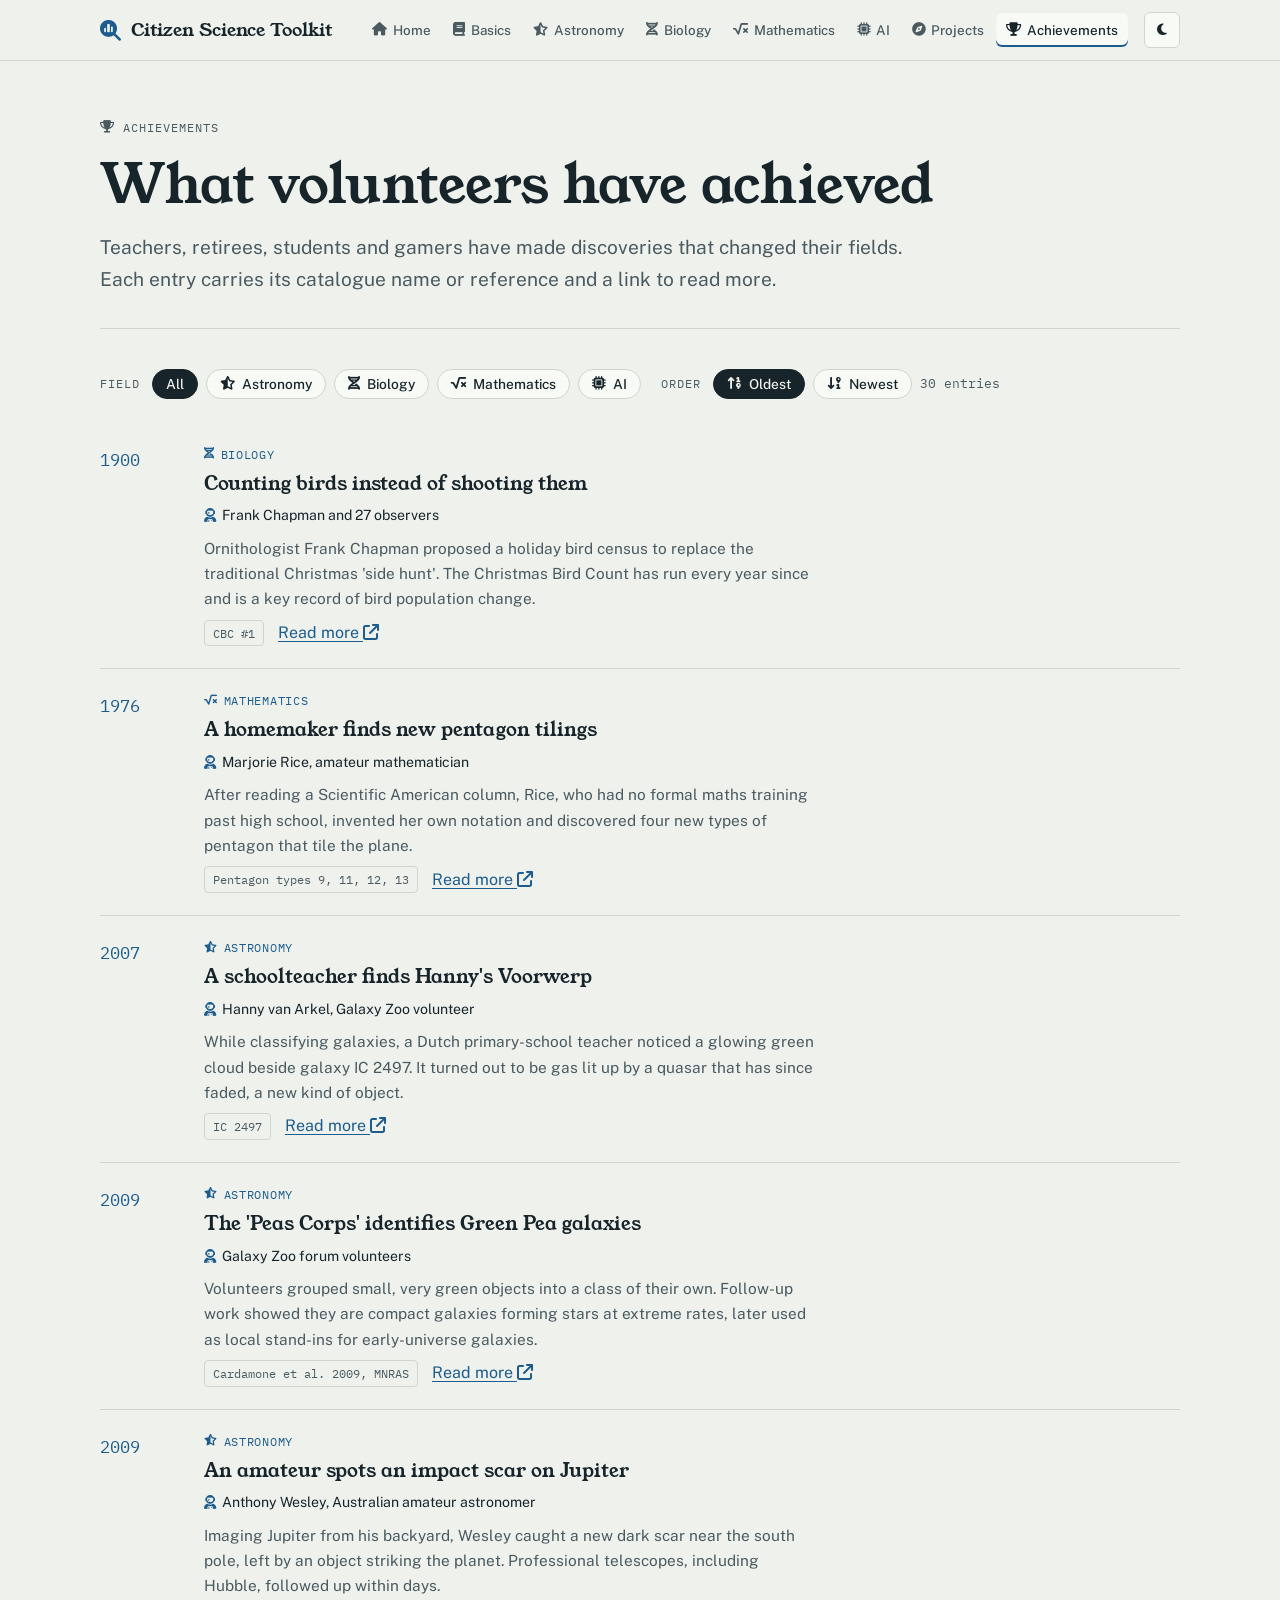
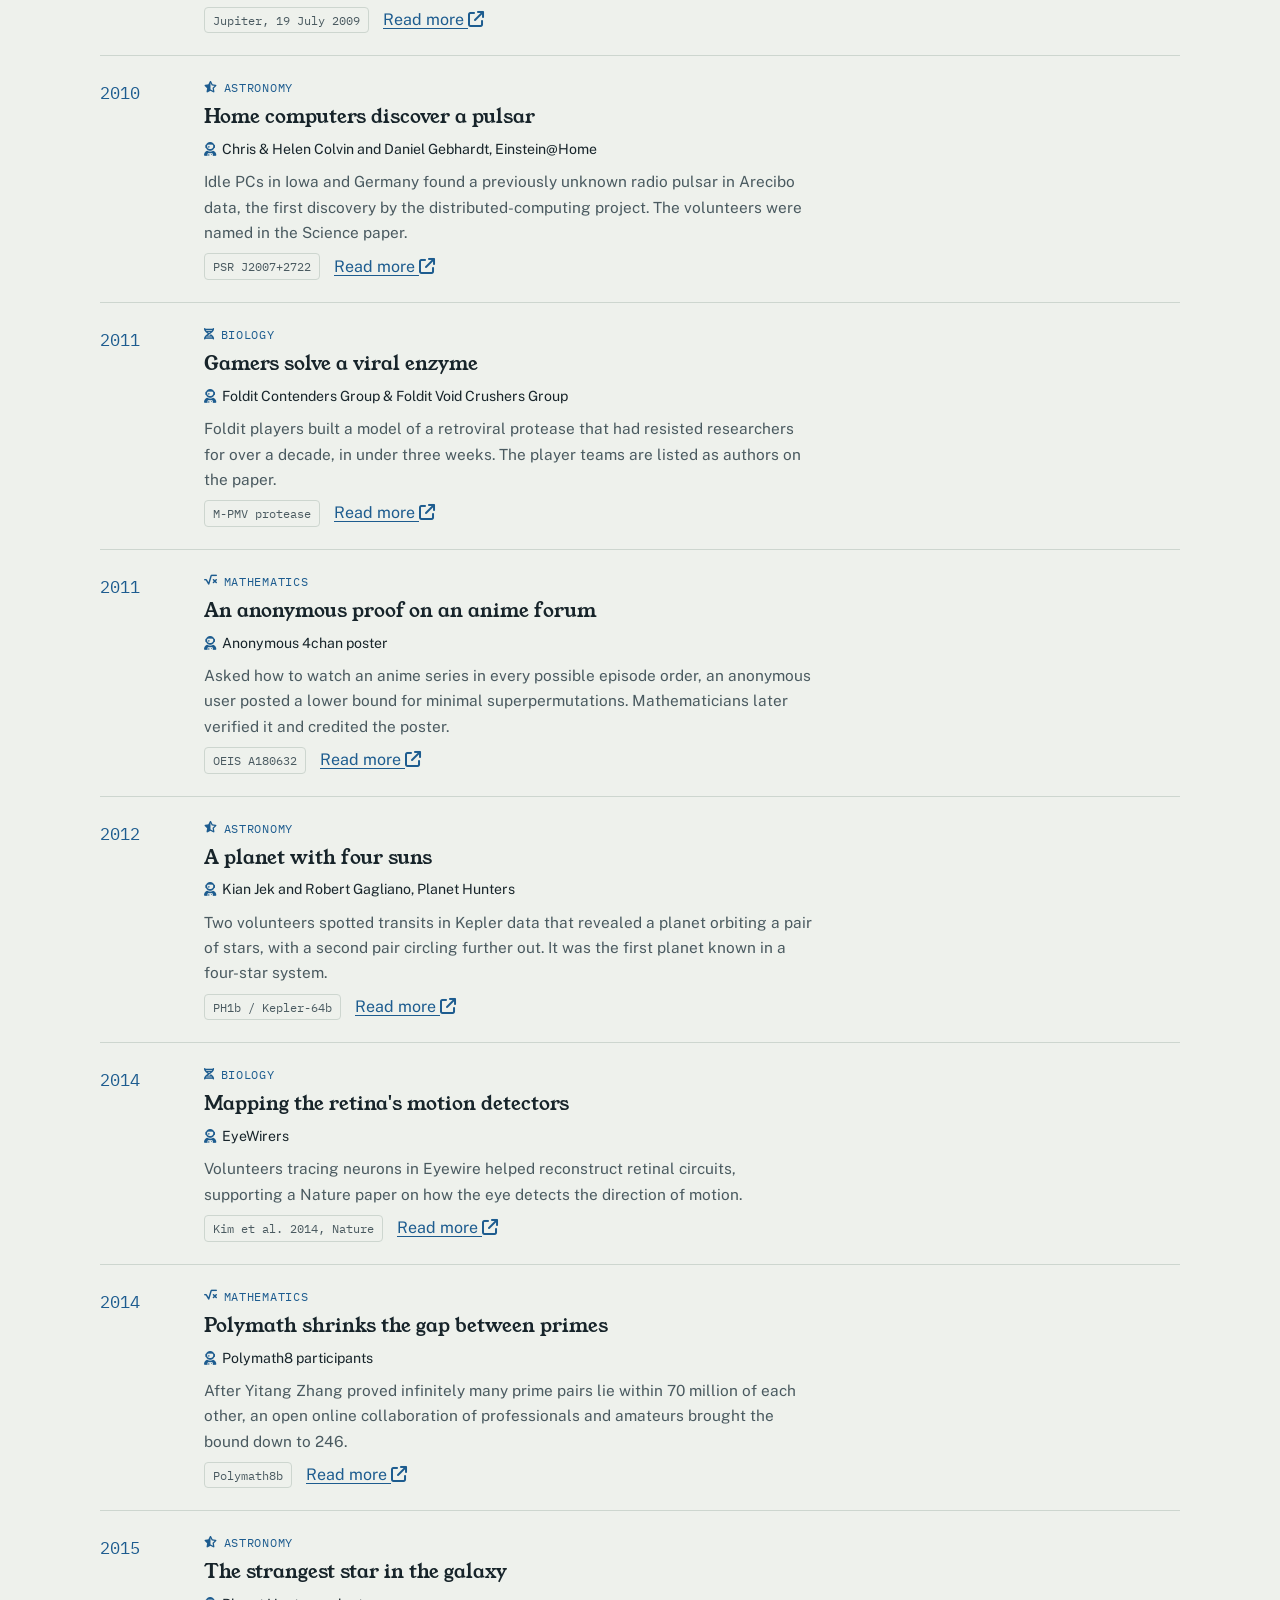
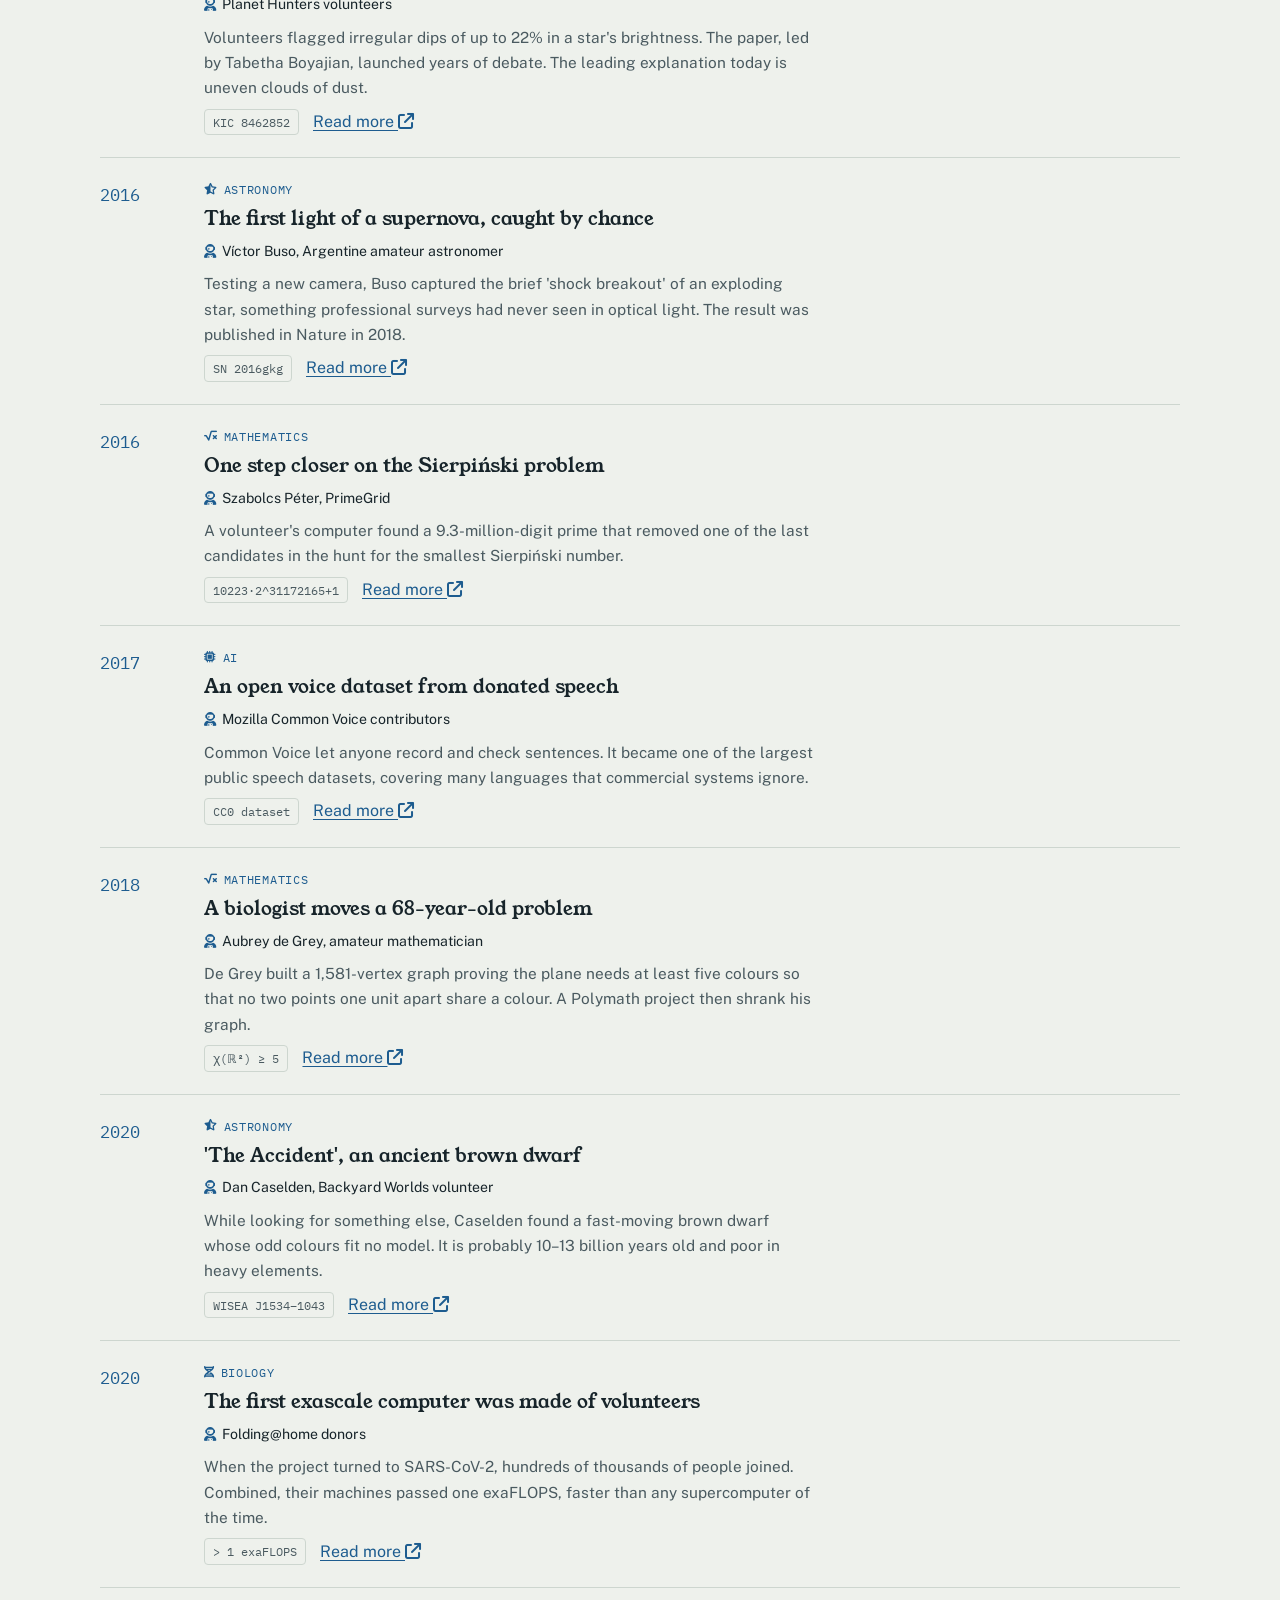
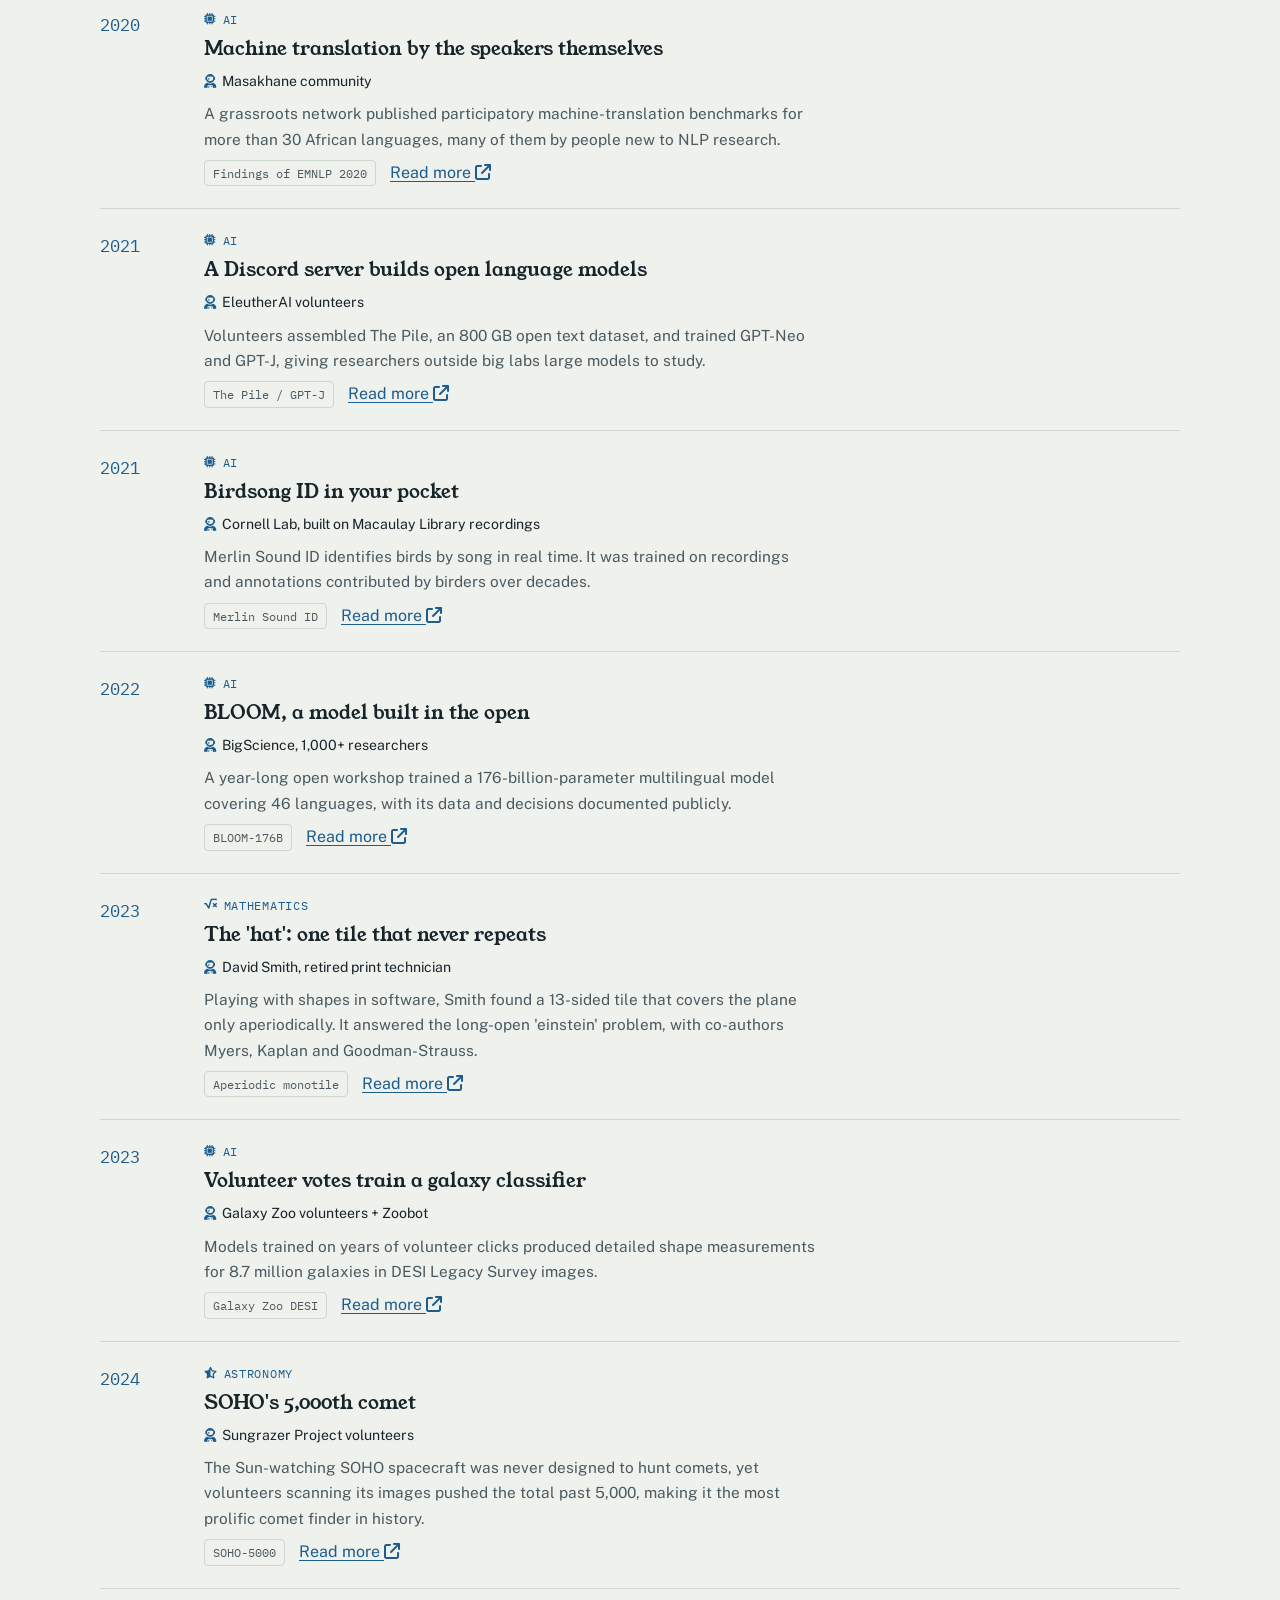
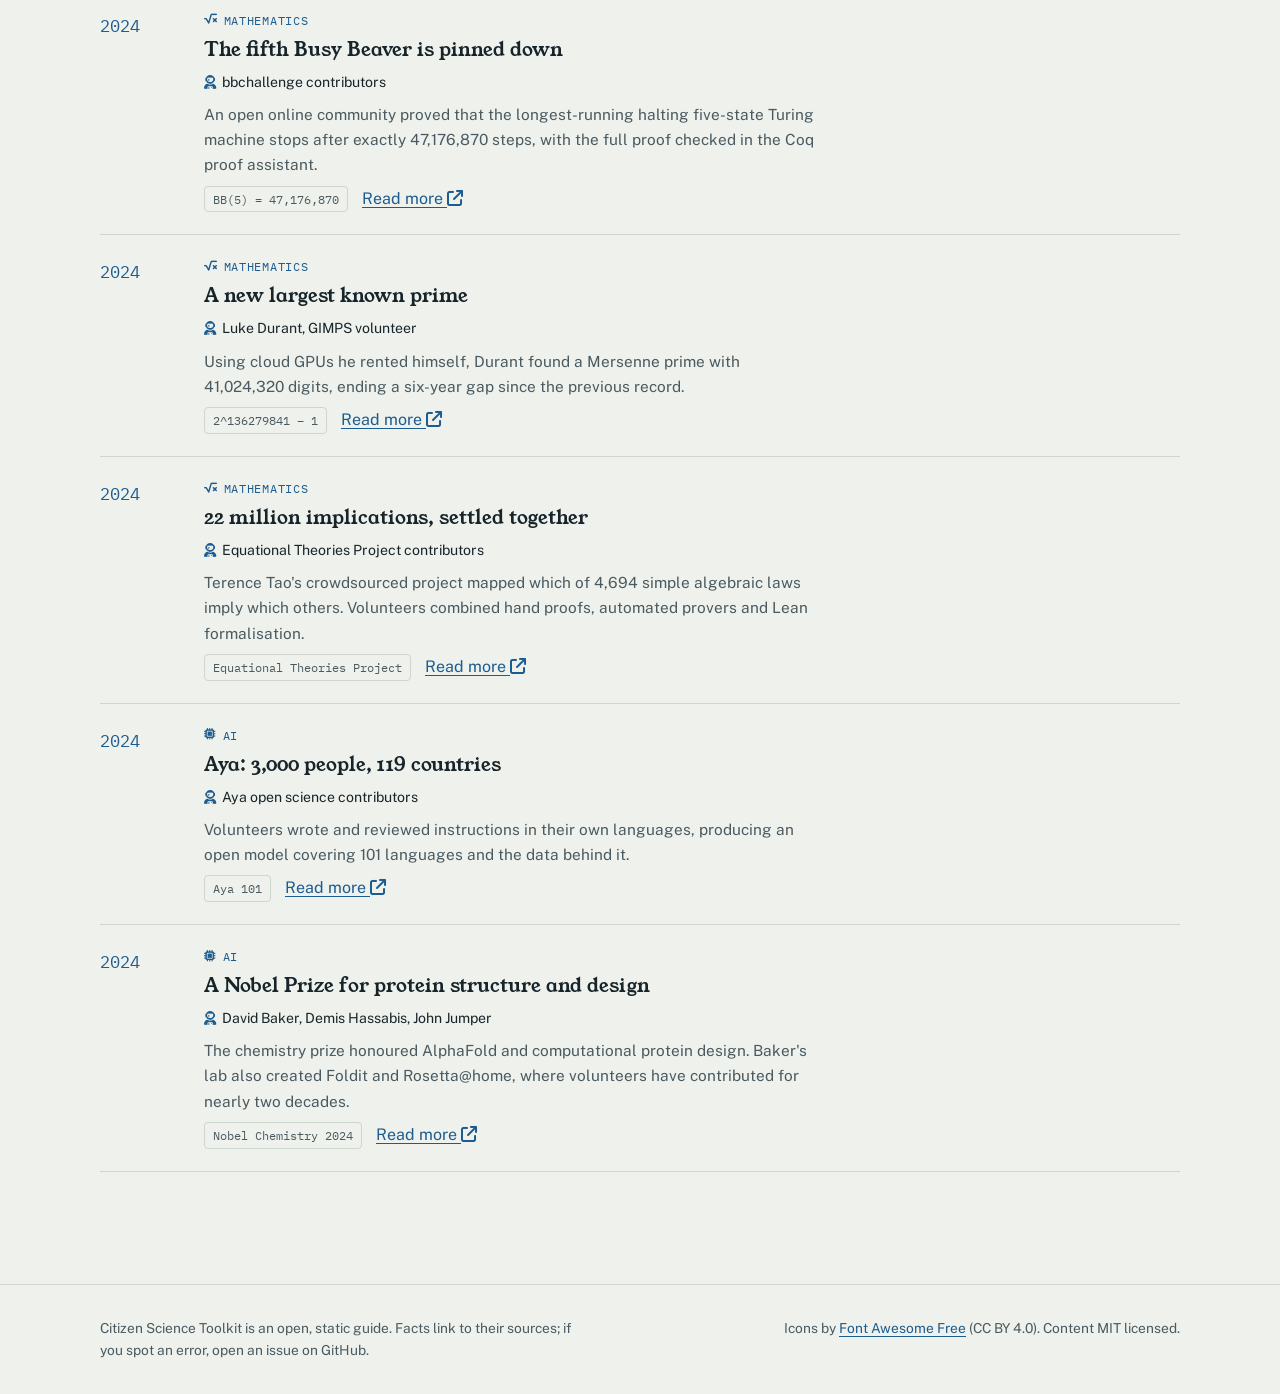
==== achievements.html @ ff831c0d "Build citizen science static site Multi-page guide covering research basics, journals, and projects " ====
<!doctype html>
<html lang="en">
<head>
  <meta charset="utf-8">
  <meta name="viewport" content="width=device-width, initial-scale=1, viewport-fit=cover">
  <title>Achievements Ledger</title>
  <meta name="description" content="A sourced ledger of discoveries by citizen scientists in astronomy, biology, mathematics and AI.">
  <link rel="icon" href="data:image/svg+xml,%3Csvg xmlns='http://www.w3.org/2000/svg' viewBox='0 0 32 32'%3E%3Ccircle cx='13' cy='13' r='8' fill='none' stroke='%231d5c8f' stroke-width='3'/%3E%3Cpath d='M19 19l8 8' stroke='%231d5c8f' stroke-width='3' stroke-linecap='round'/%3E%3C/svg%3E">
  <link rel="preconnect" href="https://fonts.googleapis.com">
  <link rel="preconnect" href="https://fonts.gstatic.com" crossorigin>
  <link rel="stylesheet" href="https://fonts.googleapis.com/css2?family=IBM+Plex+Mono:wght@400;500;600&family=Public+Sans:ital,wght@0,400;0,500;0,600;1,400&family=Young+Serif&display=swap">
  <!-- Icons: Font Awesome Free 6 (icons CC BY 4.0, https://fontawesome.com/license/free) -->
  <link rel="stylesheet" href="https://cdnjs.cloudflare.com/ajax/libs/font-awesome/6.5.2/css/all.min.css">
  <link rel="stylesheet" href="assets/css/style.css">
  <script src="assets/js/data.js"></script>
  <script src="assets/js/main.js"></script>
</head>
<body>
  <a class="skip" href="#main">Skip to content</a>
  <header class="site-header">
    <div class="wrap">
      <a class="brand" href="index.html"><i class="fa-solid fa-magnifying-glass-chart" aria-hidden="true"></i>Citizen Science Toolkit</a>
      <button class="theme-btn" type="button" aria-label="Toggle theme"><i class="fa-solid fa-moon"></i></button>
      <button class="theme-btn menu-btn" type="button" aria-label="Menu" aria-expanded="false"><i class="fa-solid fa-bars" aria-hidden="true"></i></button>
      <nav class="nav" aria-label="Main">
        <a href="index.html"><i class="fa-solid fa-house" aria-hidden="true"></i>Home</a>
        <a href="basics.html"><i class="fa-solid fa-book" aria-hidden="true"></i>Basics</a>
        <a href="astronomy.html"><i class="fa-solid fa-star-half-stroke" aria-hidden="true"></i>Astronomy</a>
        <a href="biology.html"><i class="fa-solid fa-dna" aria-hidden="true"></i>Biology</a>
        <a href="mathematics.html"><i class="fa-solid fa-square-root-variable" aria-hidden="true"></i>Mathematics</a>
        <a href="ai.html"><i class="fa-solid fa-microchip" aria-hidden="true"></i>AI</a>
        <a href="projects.html"><i class="fa-solid fa-compass" aria-hidden="true"></i>Projects</a>
        <a href="achievements.html"><i class="fa-solid fa-trophy" aria-hidden="true"></i>Achievements</a>
      </nav>
    </div>
  </header>
  <main id="main" class="wrap">
<header class="page-head">
  <span class="eyebrow"><i class="fa-solid fa-trophy" aria-hidden="true"></i>Achievements</span>
  <h1>What volunteers have achieved</h1>
  <p class="lede">Teachers, retirees, students and gamers have made discoveries that changed their fields. Each entry carries its catalogue name or reference and a link to read more.</p>
</header>

<section class="section" data-ledger="all">
  <div class="filters" role="group" aria-label="Filter achievements">
    <span class="lbl">Field</span>
    <button class="chip" data-key="field" data-value="all" aria-pressed="true">All</button>
    <button class="chip" data-key="field" data-value="astronomy" aria-pressed="false"><i class="fa-solid fa-star-half-stroke" aria-hidden="true"></i>Astronomy</button>
    <button class="chip" data-key="field" data-value="biology" aria-pressed="false"><i class="fa-solid fa-dna" aria-hidden="true"></i>Biology</button>
    <button class="chip" data-key="field" data-value="mathematics" aria-pressed="false"><i class="fa-solid fa-square-root-variable" aria-hidden="true"></i>Mathematics</button>
    <button class="chip" data-key="field" data-value="ai" aria-pressed="false"><i class="fa-solid fa-microchip" aria-hidden="true"></i>AI</button>
    <span class="lbl" style="margin-left:12px">Order</span>
    <button class="chip" data-key="order" data-value="asc" aria-pressed="true"><i class="fa-solid fa-arrow-up-1-9" aria-hidden="true"></i>Oldest</button>
    <button class="chip" data-key="order" data-value="desc" aria-pressed="false"><i class="fa-solid fa-arrow-down-9-1" aria-hidden="true"></i>Newest</button>
    <span class="count" aria-live="polite"></span>
  </div>
  <ol class="ledger"></ol>
</section>

  </main>
  <footer class="site-footer">
    <div class="wrap">
      <p>Citizen Science Toolkit is an open, static guide. Facts link to their sources; if you spot an error, open an issue on GitHub.</p>
      <p>Icons by <a href="https://fontawesome.com" target="_blank" rel="noopener">Font Awesome Free</a> (CC BY 4.0). Content MIT licensed.</p>
    </div>
  </footer>
</body>
</html>
---- assets/css/style.css ----
/* Layout concept: a field logbook. Each page is a ledger of entries; data labels
   use catalogue-style mono type, and each discipline carries its own ink colour. */
:root {
  --paper: #eef1ec;
  --sheet: #f8faf6;
  --ink: #17242a;
  --ink-soft: #4a5a60;
  --rule: #cdd6cf;
  --accent: #1d5c8f;          /* cyanotype blue */
  --accent-ink: #ffffff;
  --astro: #4b4fb8;
  --bio: #2f7a4a;
  --math: #a2620f;
  --ai: #a63d79;

  --font-display: "Young Serif", Georgia, "Times New Roman", serif;
  --font-body: "Public Sans", system-ui, -apple-system, "Segoe UI", sans-serif;
  --font-mono: "IBM Plex Mono", ui-monospace, SFMono-Regular, Menlo, monospace;

  --step--1: 0.84rem;
  --step-0: 1rem;
  --step-1: 1.2rem;
  --step-2: 1.5rem;
  --step-3: 2rem;
  --step-4: clamp(2.2rem, 5vw, 3.4rem);

  --radius: 6px;
  --measure: 68ch;
  --wrap: 1120px;
  color-scheme: light;
}
@media (prefers-color-scheme: dark) {
  :root:not([data-theme="light"]) {
    --paper: #0f1719; --sheet: #162124; --ink: #e3ebe6; --ink-soft: #9db0aa; --rule: #2a3a3d;
    --accent: #6fb0e6; --accent-ink: #0b1416;
    --astro: #9ea2ff; --bio: #72c48f; --math: #e5a74e; --ai: #e486bd;
    color-scheme: dark;
  }
}
:root[data-theme="dark"] {
  --paper: #0f1719; --sheet: #162124; --ink: #e3ebe6; --ink-soft: #9db0aa; --rule: #2a3a3d;
  --accent: #6fb0e6; --accent-ink: #0b1416;
  --astro: #9ea2ff; --bio: #72c48f; --math: #e5a74e; --ai: #e486bd;
  color-scheme: dark;
}

* { box-sizing: border-box; }
html { scroll-behavior: smooth; }
@media (prefers-reduced-motion: reduce) { html { scroll-behavior: auto; } * { transition: none !important; } }
body {
  margin: 0;
  background: var(--paper);
  color: var(--ink);
  font: 400 var(--step-0)/1.65 var(--font-body);
  -webkit-font-smoothing: antialiased;
}
img { max-width: 100%; }
a { color: var(--accent); text-underline-offset: 3px; }
a:hover { text-decoration-thickness: 2px; }
:focus-visible { outline: 2px solid var(--accent); outline-offset: 3px; border-radius: 3px; }
h1, h2, h3 { font-family: var(--font-display); font-weight: 400; line-height: 1.15; text-wrap: balance; margin: 0; }
h1 { font-size: var(--step-4); }
h2 { font-size: var(--step-3); }
h3 { font-size: var(--step-1); line-height: 1.3; }
p { margin: 0; max-width: var(--measure); }
.wrap { max-width: var(--wrap); margin-inline: auto; padding-inline: 20px; }
.skip { position: absolute; left: -999px; }
.skip:focus { left: 16px; top: 16px; background: var(--sheet); padding: 8px 12px; z-index: 10; }

/* ---------- Header ---------- */
.site-header {
  position: sticky; top: env(safe-area-inset-top, 0px); z-index: 5;
  background: color-mix(in srgb, var(--paper) 92%, transparent);
  backdrop-filter: blur(8px);
  border-bottom: 1px solid var(--rule);
}
.site-header .wrap { display: flex; align-items: center; gap: 16px; padding-block: 12px; flex-wrap: wrap; }
.brand { display: flex; align-items: center; gap: 10px; color: var(--ink); text-decoration: none; font-family: var(--font-display); font-size: 1.15rem; margin-right: auto; }
.brand i { color: var(--accent); font-size: 1.3rem; }
.nav { display: flex; flex-wrap: wrap; gap: 2px; }
.nav a {
  color: var(--ink-soft); text-decoration: none; font-size: var(--step--1); font-weight: 500;
  padding: 6px 10px; border-radius: var(--radius); display: inline-flex; gap: 6px; align-items: center;
}
.nav a:hover { color: var(--ink); background: var(--sheet); }
.nav a[aria-current="page"] { color: var(--ink); background: var(--sheet); box-shadow: inset 0 -2px 0 var(--accent); }
.theme-btn {
  border: 1px solid var(--rule); background: var(--sheet); color: var(--ink); border-radius: var(--radius);
  width: 36px; height: 36px; cursor: pointer; display: grid; place-items: center;
}
.nav { order: 1; }
.site-header .theme-btn { order: 2; }
.menu-btn { display: none; }
@media (max-width: 860px) {
  .menu-btn { display: grid; }
  .nav { order: 3; display: none; width: 100%; flex-direction: column; padding-bottom: 8px; }
  .nav.open { display: flex; }
  .nav a { font-size: var(--step-0); padding: 10px; }
}

/* ---------- Sections ---------- */
main { padding-bottom: 72px; }
.page-head { padding-block: 56px 32px; display: grid; gap: 16px; }
.page-head .lede { font-size: var(--step-1); color: var(--ink-soft); }
.eyebrow {
  font-family: var(--font-mono); font-size: 0.78rem; letter-spacing: 0.08em; text-transform: uppercase;
  color: var(--ink-soft); display: inline-flex; gap: 8px; align-items: center;
}
.section { padding-block: 40px; border-top: 1px solid var(--rule); display: grid; gap: 24px; }
.section > header { display: grid; gap: 8px; }
.prose { display: grid; gap: 14px; }
.prose ul, .prose ol { margin: 0; padding-left: 1.3em; max-width: var(--measure); display: grid; gap: 6px; }

/* ---------- Hero (home) ---------- */
.hero { padding-block: 64px 40px; display: grid; grid-template-columns: 1.3fr 1fr; gap: 48px; align-items: center; }
.hero h1 em { font-style: normal; color: var(--accent); }
.hero .lede { font-size: var(--step-1); color: var(--ink-soft); margin-top: 18px; }
.hero .actions { display: flex; flex-wrap: wrap; gap: 12px; margin-top: 28px; }
.logbook {
  background: var(--sheet); border: 1px solid var(--rule); border-radius: var(--radius);
  font-family: var(--font-mono); font-size: 0.82rem; overflow: hidden;
}
.logbook .lb-head { padding: 10px 16px; border-bottom: 1px solid var(--rule); color: var(--ink-soft); display: flex; justify-content: space-between; }
.logbook ol { list-style: none; margin: 0; padding: 0; }
.logbook li { display: grid; grid-template-columns: 52px 1fr; gap: 12px; padding: 12px 16px; border-bottom: 1px dashed var(--rule); }
.logbook li:last-child { border-bottom: 0; }
.logbook .yr { color: var(--ink-soft); font-variant-numeric: tabular-nums; }
.logbook b { font-weight: 600; color: var(--ink); }
.logbook span.t { color: var(--ink-soft); display: block; font-family: var(--font-body); font-size: 0.86rem; margin-top: 2px; }
@media (max-width: 860px) { .hero { grid-template-columns: 1fr; gap: 32px; padding-top: 40px; } }

.btn {
  display: inline-flex; align-items: center; gap: 8px; text-decoration: none; font-weight: 600;
  padding: 11px 18px; border-radius: var(--radius); border: 1px solid var(--accent);
  background: var(--accent); color: var(--accent-ink); font-size: 0.95rem;
}
.btn.ghost { background: transparent; color: var(--accent); }
.btn:hover { filter: brightness(1.08); }

/* ---------- Field tiles ---------- */
.fields { display: grid; grid-template-columns: repeat(4, 1fr); gap: 16px; }
@media (max-width: 960px) { .fields { grid-template-columns: repeat(2, 1fr); } }
@media (max-width: 520px) { .fields { grid-template-columns: 1fr; } }
.field-tile {
  --c: var(--accent);
  display: grid; gap: 10px; align-content: start; text-decoration: none; color: var(--ink);
  padding: 20px; border-radius: var(--radius); background: var(--sheet); border: 1px solid var(--rule);
  transition: border-color .15s, transform .15s;
}
.field-tile:hover { border-color: var(--c); transform: translateY(-2px); }
.field-tile .ic { font-size: 1.6rem; color: var(--c); }
.field-tile p { color: var(--ink-soft); font-size: 0.93rem; }
.field-tile .go { font-family: var(--font-mono); font-size: 0.78rem; color: var(--c); margin-top: 4px; }
.f-astronomy { --c: var(--astro); }
.f-biology { --c: var(--bio); }
.f-mathematics { --c: var(--math); }
.f-ai { --c: var(--ai); }

/* ---------- Steps / numbered guide ---------- */
.steps { list-style: none; padding: 0; margin: 0; display: grid; grid-template-columns: repeat(auto-fit, minmax(230px, 1fr)); gap: 16px; counter-reset: s; }
.steps li { counter-increment: s; display: grid; gap: 6px; padding-top: 14px; border-top: 2px solid var(--ink); }
.steps li::before { content: "Step " counter(s); font-family: var(--font-mono); font-size: 0.75rem; letter-spacing: .08em; text-transform: uppercase; color: var(--ink-soft); }
.steps p { color: var(--ink-soft); font-size: 0.94rem; }

/* ---------- Two-column info blocks ---------- */
.grid-2 { display: grid; grid-template-columns: repeat(2, minmax(0, 1fr)); gap: 32px; }
.grid-3 { display: grid; grid-template-columns: repeat(3, minmax(0, 1fr)); gap: 24px; }
@media (max-width: 860px) { .grid-2, .grid-3 { grid-template-columns: 1fr; } }
.info { display: grid; gap: 8px; align-content: start; }
.info h3 { display: flex; gap: 10px; align-items: baseline; }
.info h3 i { color: var(--accent); font-size: 1rem; width: 1.2em; }
.info p, .info li { color: var(--ink-soft); font-size: 0.95rem; }
.info ul { margin: 0; padding-left: 1.2em; display: grid; gap: 4px; }

/* IMRaD anatomy */
.anatomy { display: grid; grid-template-columns: repeat(auto-fit, minmax(160px, 1fr)); border: 1px solid var(--rule); border-radius: var(--radius); background: var(--sheet); overflow: hidden; }
.anatomy div { padding: 16px; border-right: 1px solid var(--rule); display: grid; gap: 6px; align-content: start; }
.anatomy div:last-child { border-right: 0; }
.anatomy b { font-family: var(--font-mono); font-size: 0.78rem; letter-spacing: .06em; text-transform: uppercase; }
.anatomy p { font-size: 0.88rem; color: var(--ink-soft); }
.anatomy .ask { font-family: var(--font-display); font-size: 0.98rem; color: var(--ink); }

/* Tables */
.table-wrap { overflow-x: auto; border: 1px solid var(--rule); border-radius: var(--radius); background: var(--sheet); }
table { border-collapse: collapse; width: 100%; font-size: 0.92rem; min-width: 620px; }
th, td { text-align: left; padding: 12px 14px; border-bottom: 1px solid var(--rule); vertical-align: top; }
th { font-family: var(--font-mono); font-size: 0.74rem; letter-spacing: .07em; text-transform: uppercase; color: var(--ink-soft); font-weight: 500; }
tr:last-child td { border-bottom: 0; }
td:first-child { font-weight: 600; }

/* Glossary */
dl.glossary { display: grid; grid-template-columns: minmax(140px, 220px) 1fr; margin: 0; border-top: 1px solid var(--rule); }
dl.glossary dt, dl.glossary dd { padding: 12px 0; border-bottom: 1px solid var(--rule); margin: 0; }
dl.glossary dt { font-family: var(--font-mono); font-size: 0.88rem; font-weight: 600; padding-right: 16px; }
dl.glossary dd { color: var(--ink-soft); font-size: 0.95rem; }
@media (max-width: 560px) { dl.glossary { grid-template-columns: 1fr; } dl.glossary dt { border-bottom: 0; padding-bottom: 0; } }

/* Callout */
.callout { display: flex; gap: 14px; padding: 16px 18px; border: 1px solid var(--rule); border-radius: var(--radius); background: var(--sheet); }
.callout > i { color: var(--accent); margin-top: 4px; }
.callout p { color: var(--ink-soft); font-size: 0.95rem; }

/* ---------- Filters ---------- */
.filters { display: flex; flex-wrap: wrap; gap: 8px; align-items: center; }
.filters .lbl { font-family: var(--font-mono); font-size: 0.75rem; text-transform: uppercase; letter-spacing: .08em; color: var(--ink-soft); margin-right: 4px; }
.chip {
  border: 1px solid var(--rule); background: var(--sheet); color: var(--ink); border-radius: 999px;
  padding: 6px 13px; font: 500 0.86rem var(--font-body); cursor: pointer; display: inline-flex; gap: 7px; align-items: center;
}
.chip[aria-pressed="true"] { background: var(--ink); color: var(--paper); border-color: var(--ink); }
.search {
  flex: 1 1 220px; min-width: 0; border: 1px solid var(--rule); background: var(--sheet); color: var(--ink);
  border-radius: var(--radius); padding: 9px 12px; font: inherit; font-size: 0.93rem;
}
.count { font-family: var(--font-mono); font-size: 0.8rem; color: var(--ink-soft); font-variant-numeric: tabular-nums; }

/* ---------- Project cards ---------- */
.projects { display: grid; grid-template-columns: repeat(auto-fill, minmax(290px, 1fr)); gap: 16px; }
.project {
  --c: var(--accent);
  display: grid; grid-template-rows: auto auto 1fr auto; gap: 10px;
  padding: 18px; background: var(--sheet); border: 1px solid var(--rule); border-radius: var(--radius);
}
.project .top { display: flex; justify-content: space-between; gap: 10px; align-items: center; }
.tag { font-family: var(--font-mono); font-size: 0.72rem; letter-spacing: .06em; text-transform: uppercase; color: var(--c); display: inline-flex; gap: 6px; align-items: center; }
.project p { color: var(--ink-soft); font-size: 0.92rem; }
.meta { display: flex; flex-wrap: wrap; gap: 6px 14px; font-size: 0.8rem; color: var(--ink-soft); }
.meta span { display: inline-flex; gap: 6px; align-items: center; }
.project a.visit { font-weight: 600; font-size: 0.9rem; text-decoration: none; display: inline-flex; gap: 6px; align-items: center; }
.empty { color: var(--ink-soft); font-style: italic; }

/* ---------- Achievements ledger ---------- */
.ledger { list-style: none; margin: 0; padding: 0; display: grid; }
.entry {
  --c: var(--accent);
  display: grid; grid-template-columns: 84px minmax(0, 1fr); gap: 20px; padding-block: 22px; border-bottom: 1px solid var(--rule);
}
.entry .year { font-family: var(--font-mono); font-size: 1.05rem; font-variant-numeric: tabular-nums; color: var(--c); padding-top: 2px; }
.entry .body { display: grid; gap: 8px; }
.entry h3 { font-size: var(--step-1); }
.entry p { color: var(--ink-soft); font-size: 0.96rem; }
.entry .who { font-size: 0.88rem; color: var(--ink); }
.catalog {
  font-family: var(--font-mono); font-size: 0.78rem; padding: 2px 8px; border-radius: 4px;
  border: 1px solid var(--rule); color: var(--ink-soft); width: fit-content;
}
.entry .row { display: flex; flex-wrap: wrap; gap: 8px 14px; align-items: center; }
@media (max-width: 560px) { .entry { grid-template-columns: 1fr; gap: 6px; } }

/* ---------- Stats ---------- */
.stats { display: grid; grid-template-columns: repeat(4, minmax(0, 1fr)); gap: 0; border-block: 1px solid var(--rule); }
.stat { padding: 20px 16px 20px 0; display: grid; gap: 4px; }
.stat + .stat { padding-left: 16px; border-left: 1px solid var(--rule); }
.stat { min-width: 0; }
.stat b { font-family: var(--font-display); font-weight: 400; font-size: clamp(1.4rem, 5.5vw, 2rem); overflow-wrap: anywhere; line-height: 1; font-variant-numeric: tabular-nums; }
.stat span { font-size: 0.86rem; color: var(--ink-soft); }
@media (max-width: 760px) {
  .stats { grid-template-columns: repeat(2, minmax(0, 1fr)); }
  .stat:nth-child(3) { padding-left: 0; border-left: 0; }
  .stat:nth-child(n+3) { border-top: 1px solid var(--rule); }
}

/* ---------- Field page head ---------- */
.field-head { --c: var(--accent); }
.field-head .big-ic { font-size: 2.2rem; color: var(--c); }
.field-head h1 { color: var(--ink); }

/* ---------- Footer ---------- */
.site-footer { border-top: 1px solid var(--rule); padding-block: 32px; font-size: 0.86rem; color: var(--ink-soft); }
.site-footer .wrap { display: flex; flex-wrap: wrap; gap: 12px 32px; justify-content: space-between; }
.site-footer p { max-width: 60ch; }
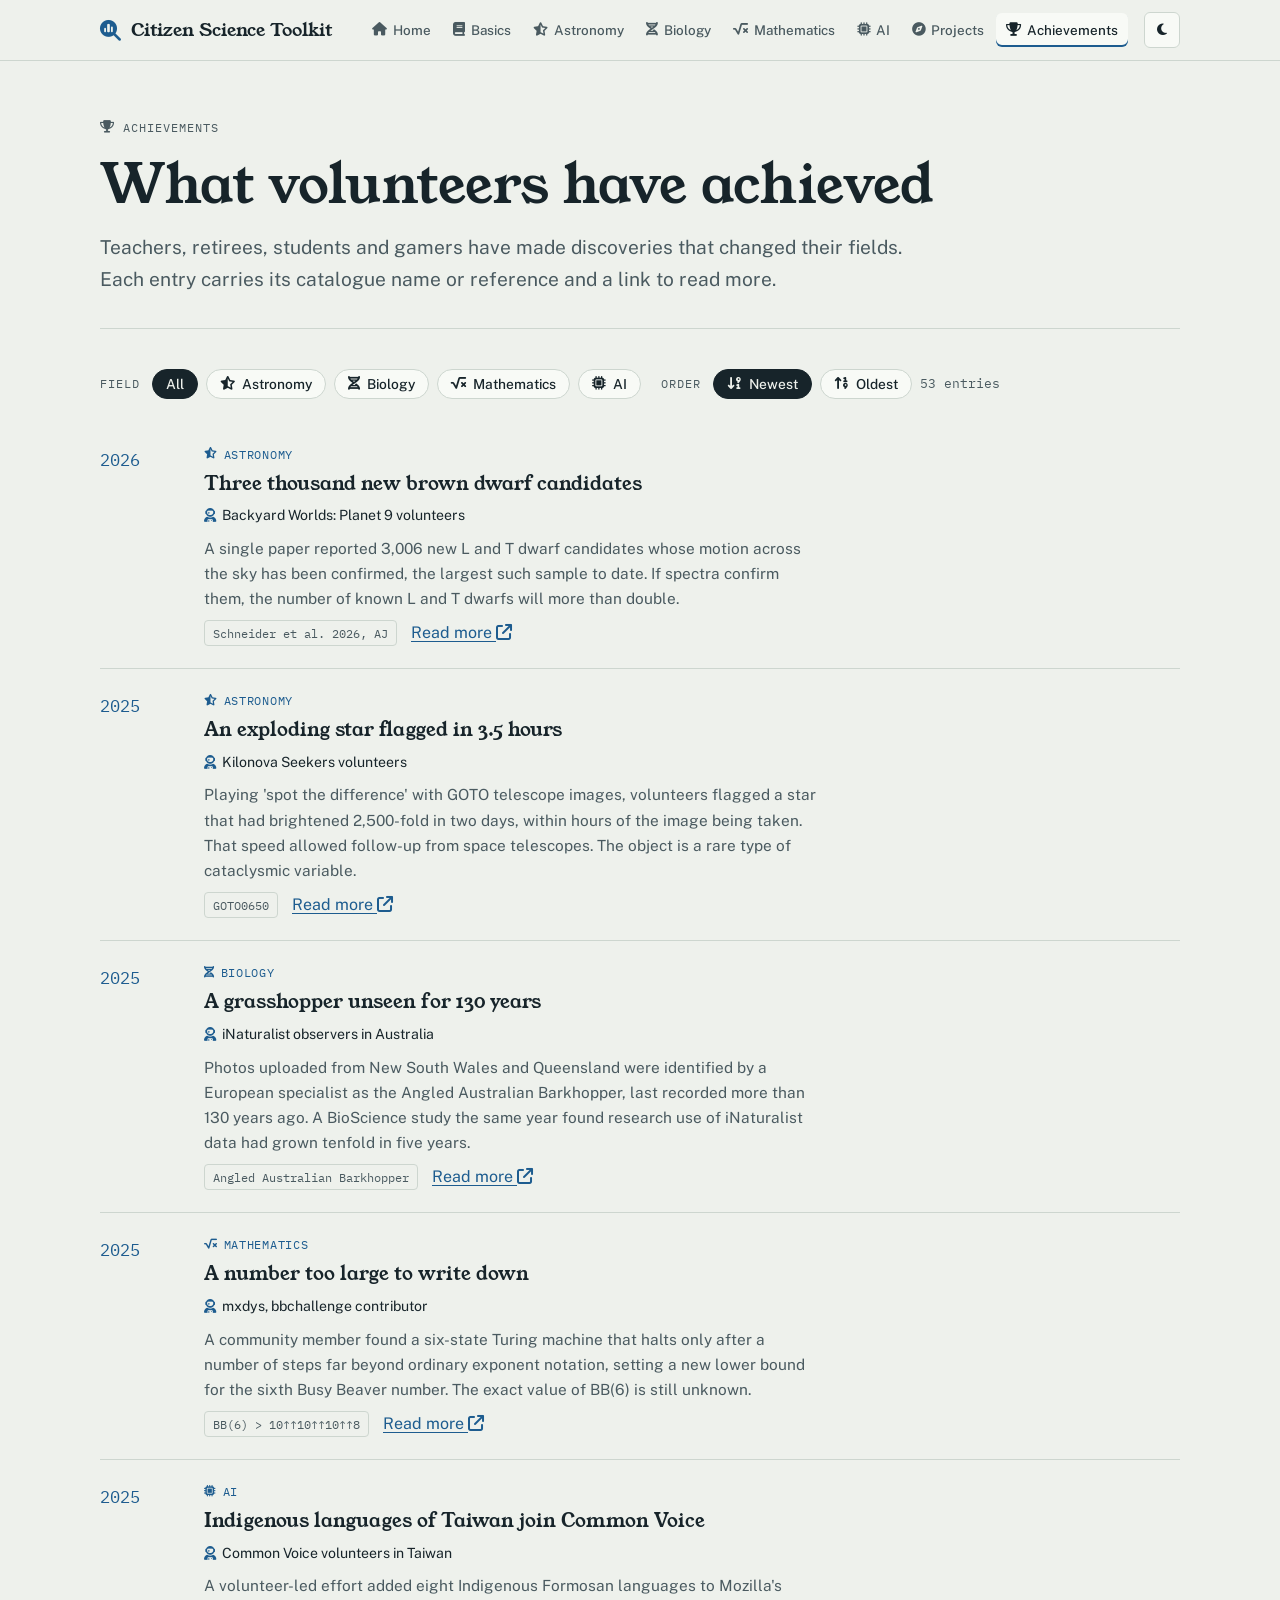
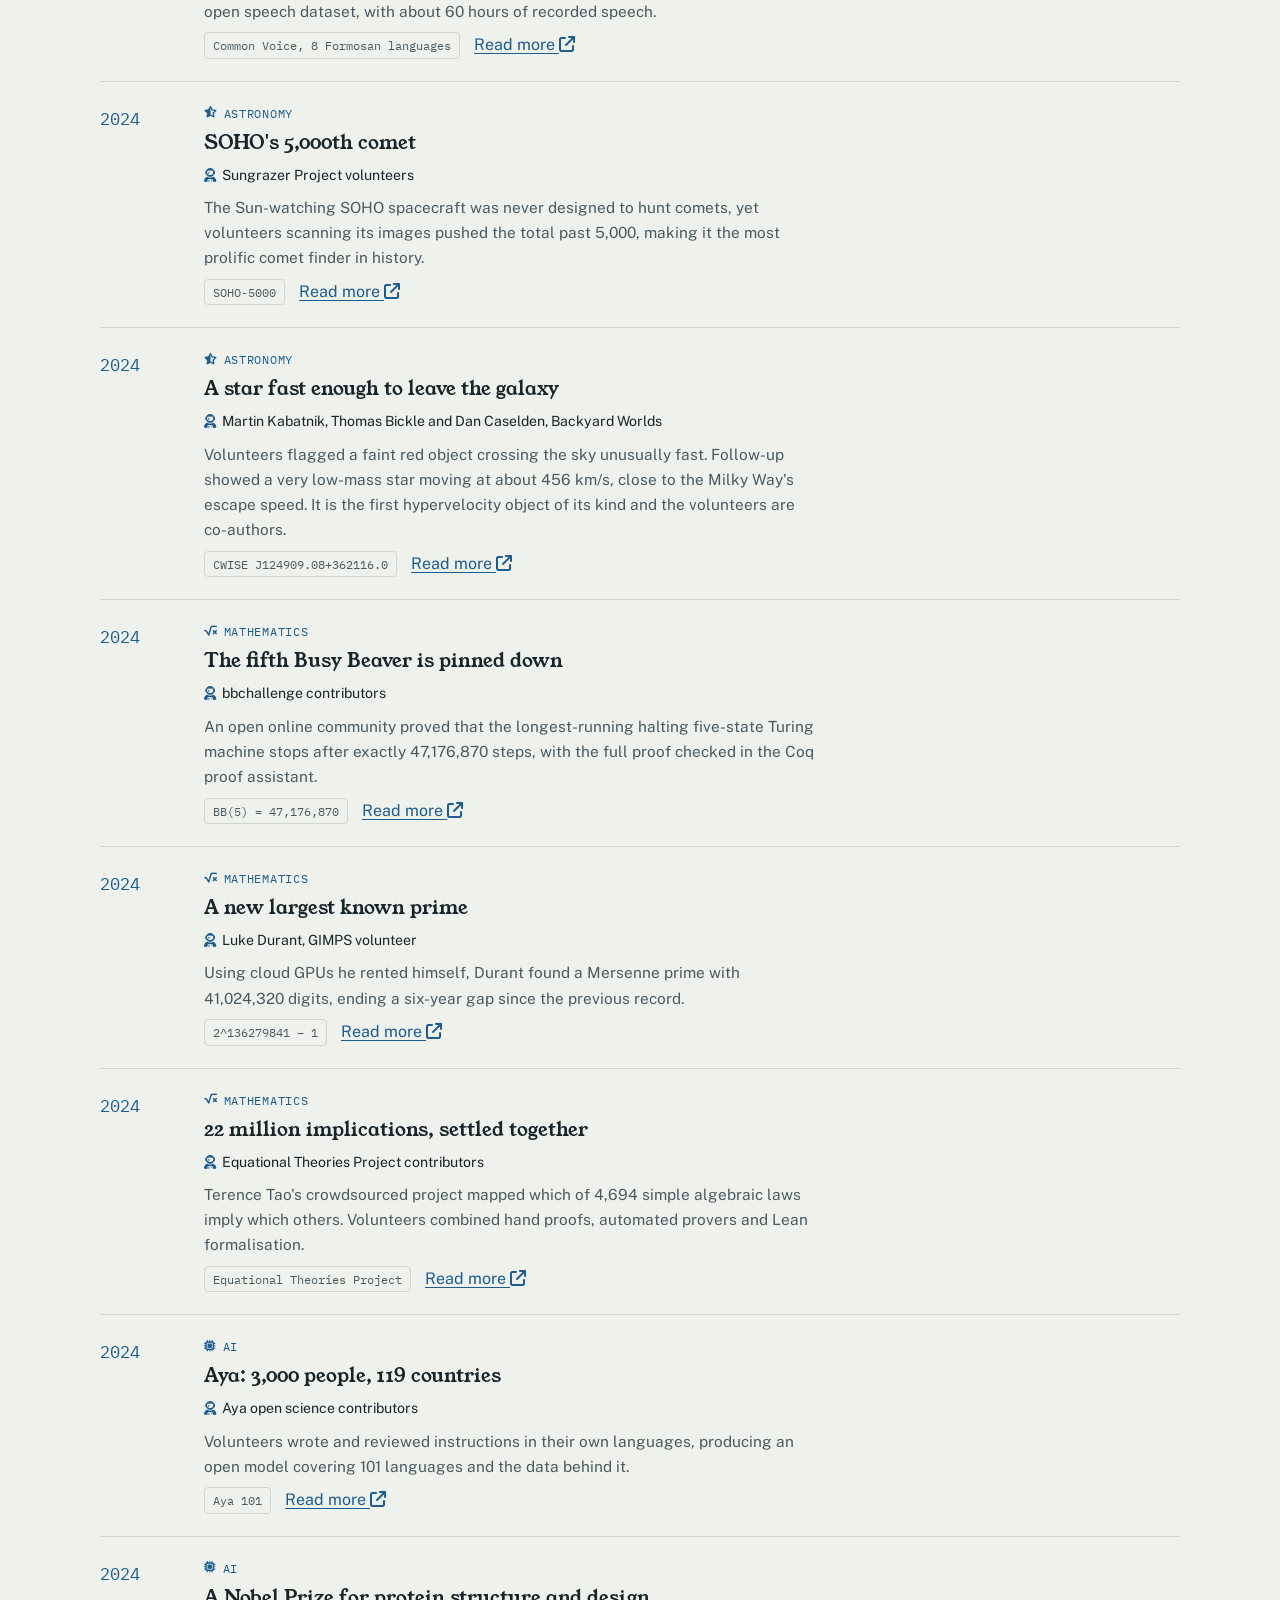
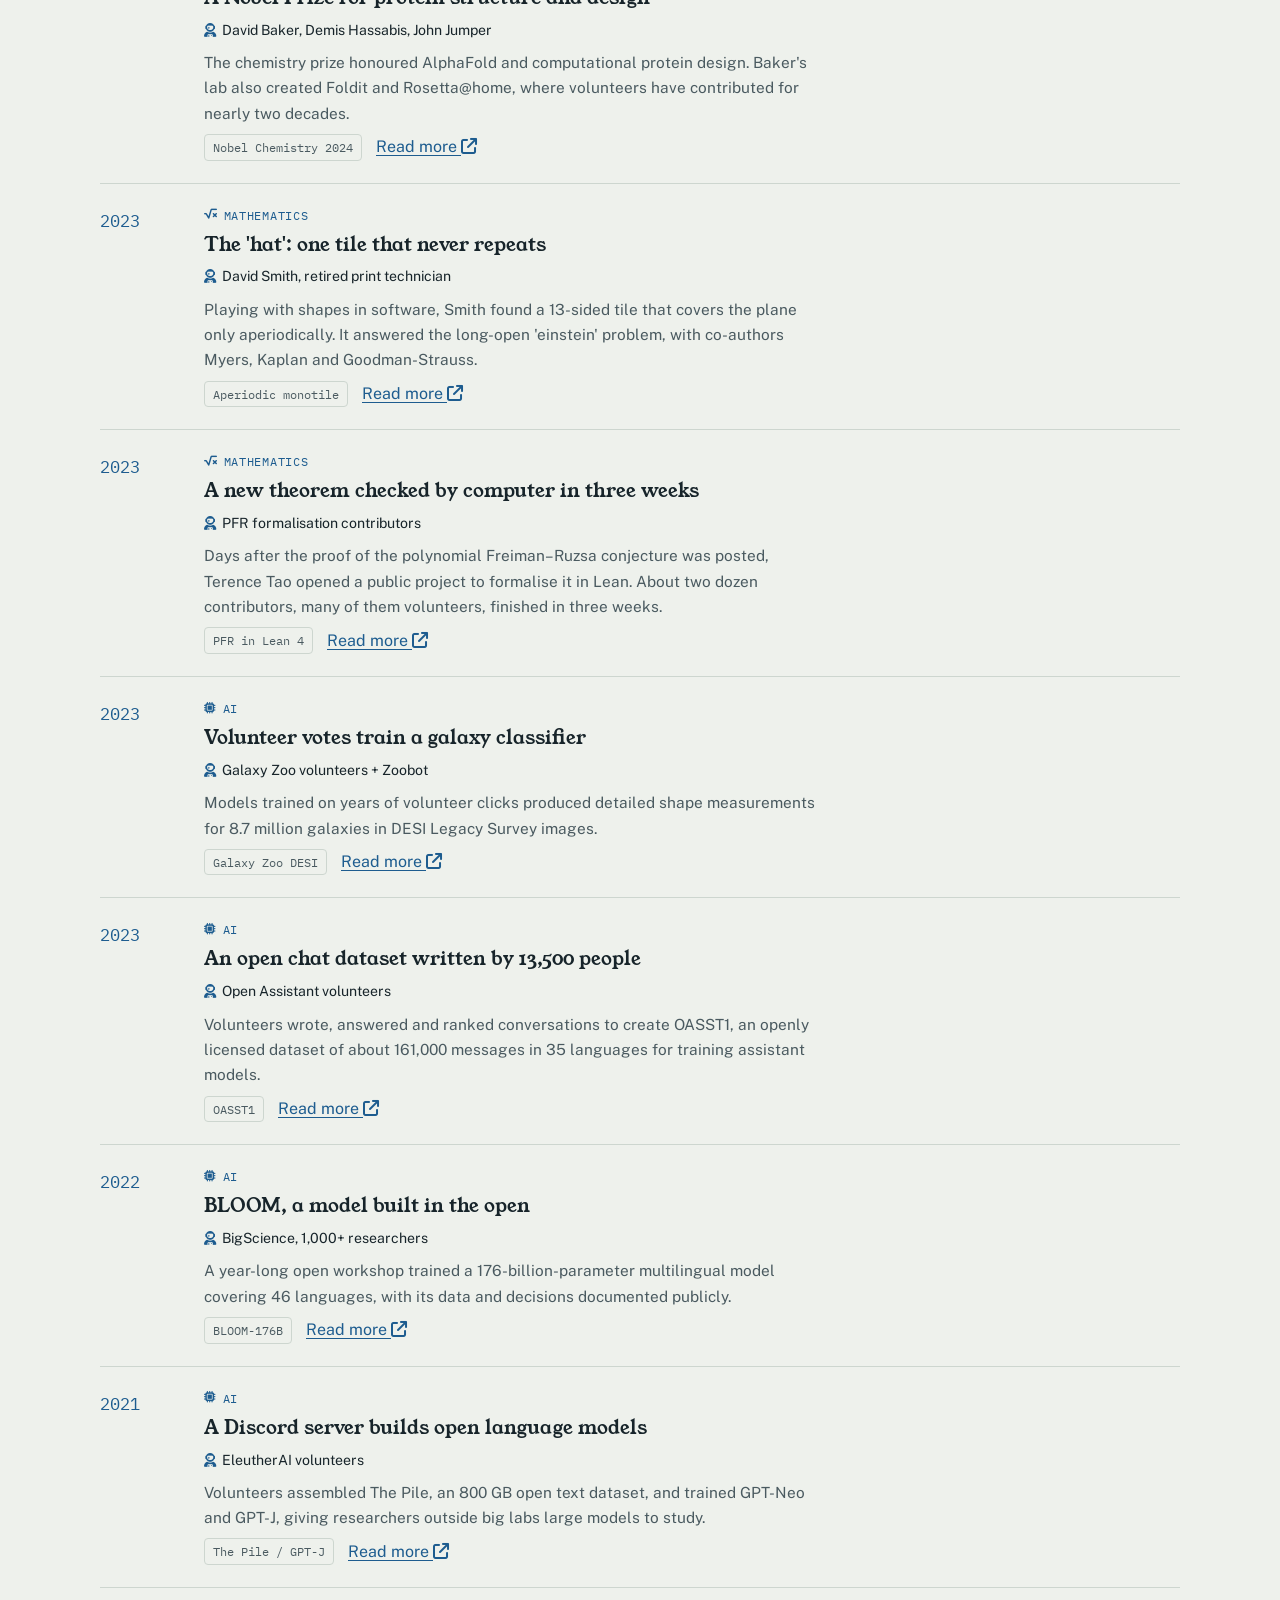
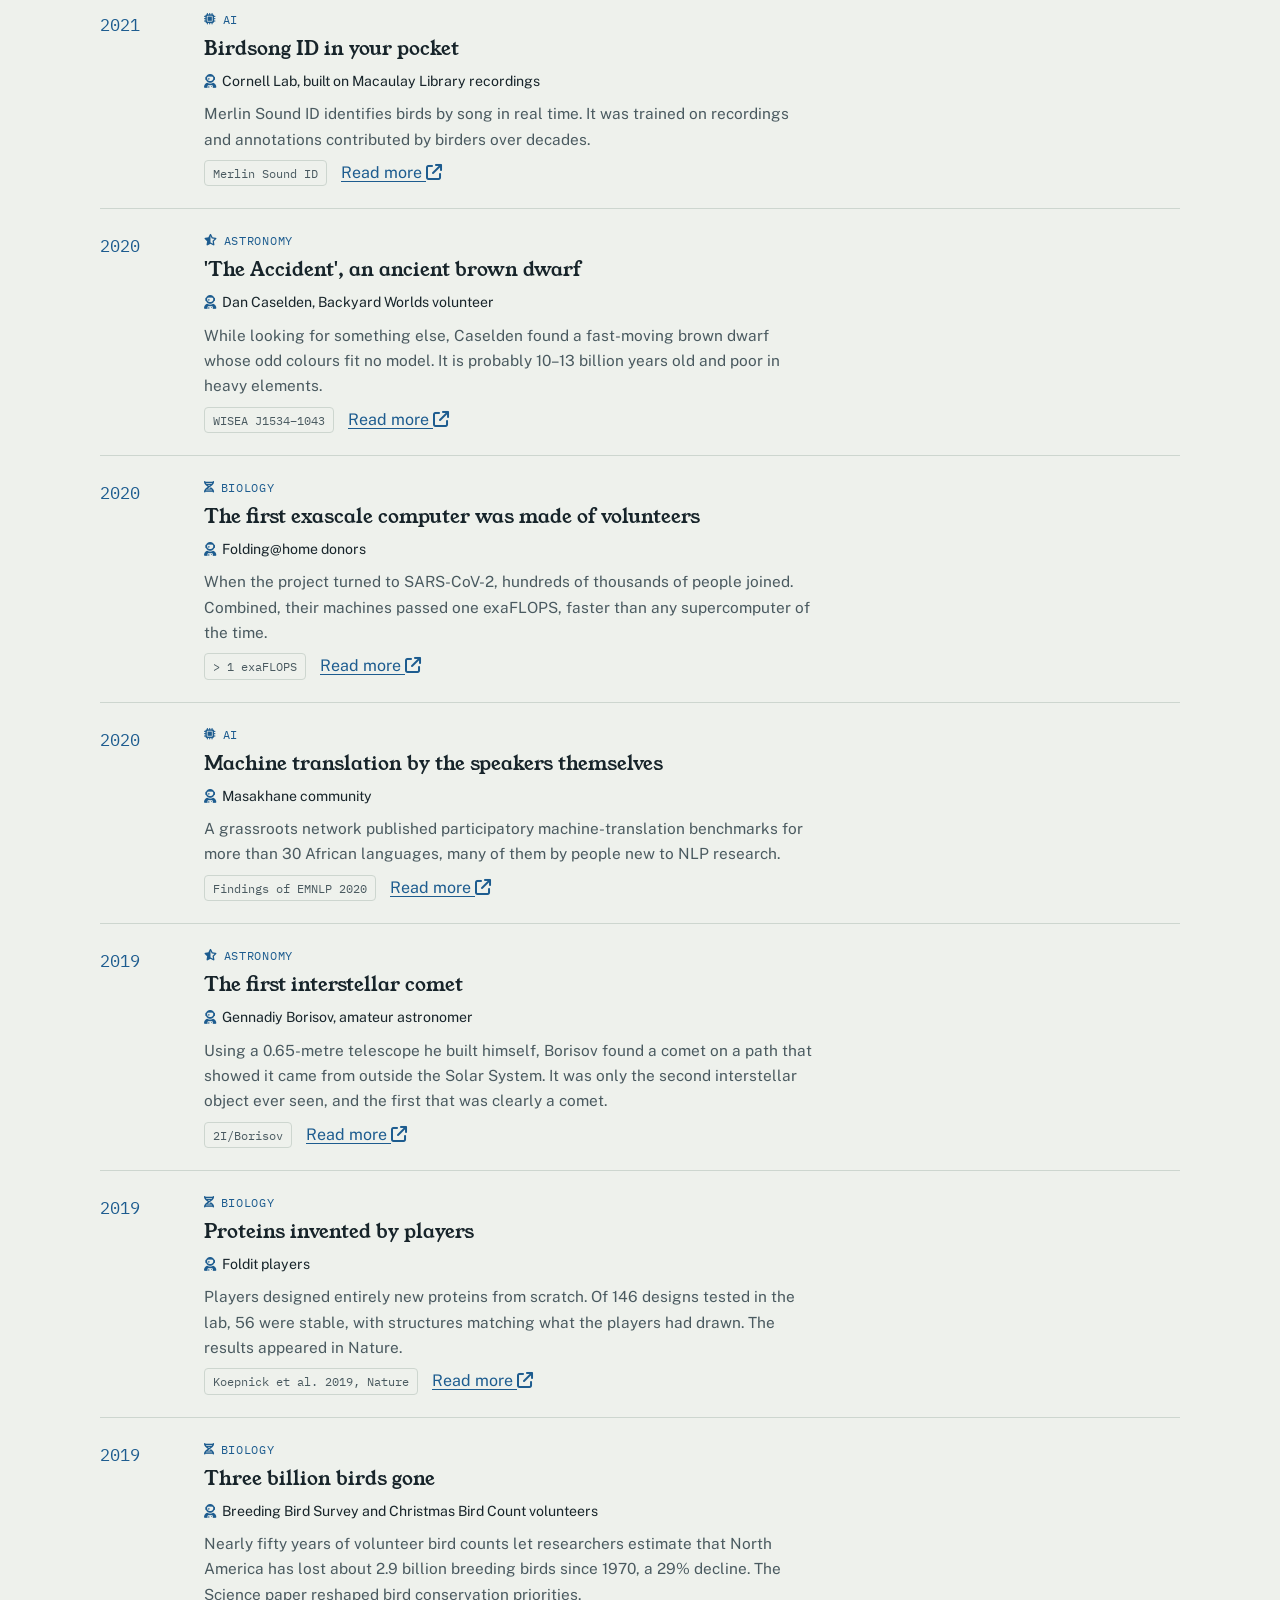
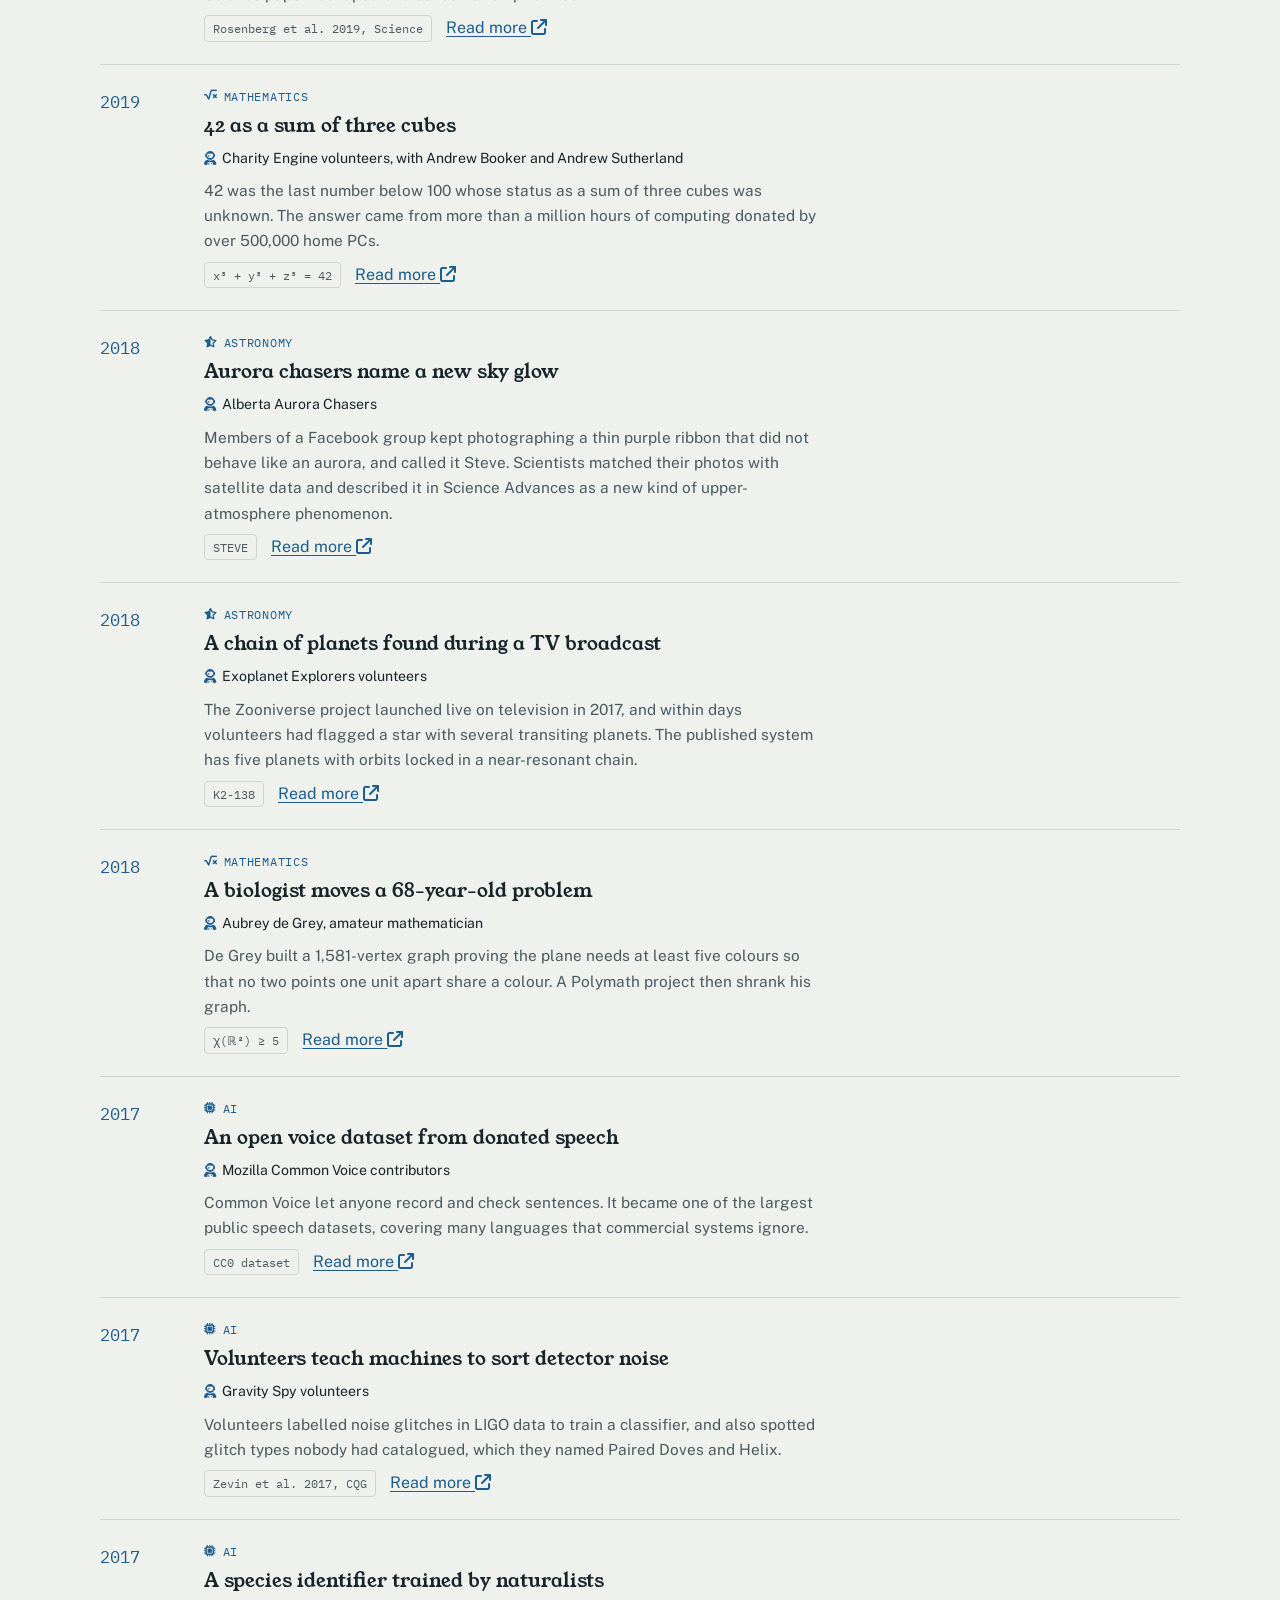
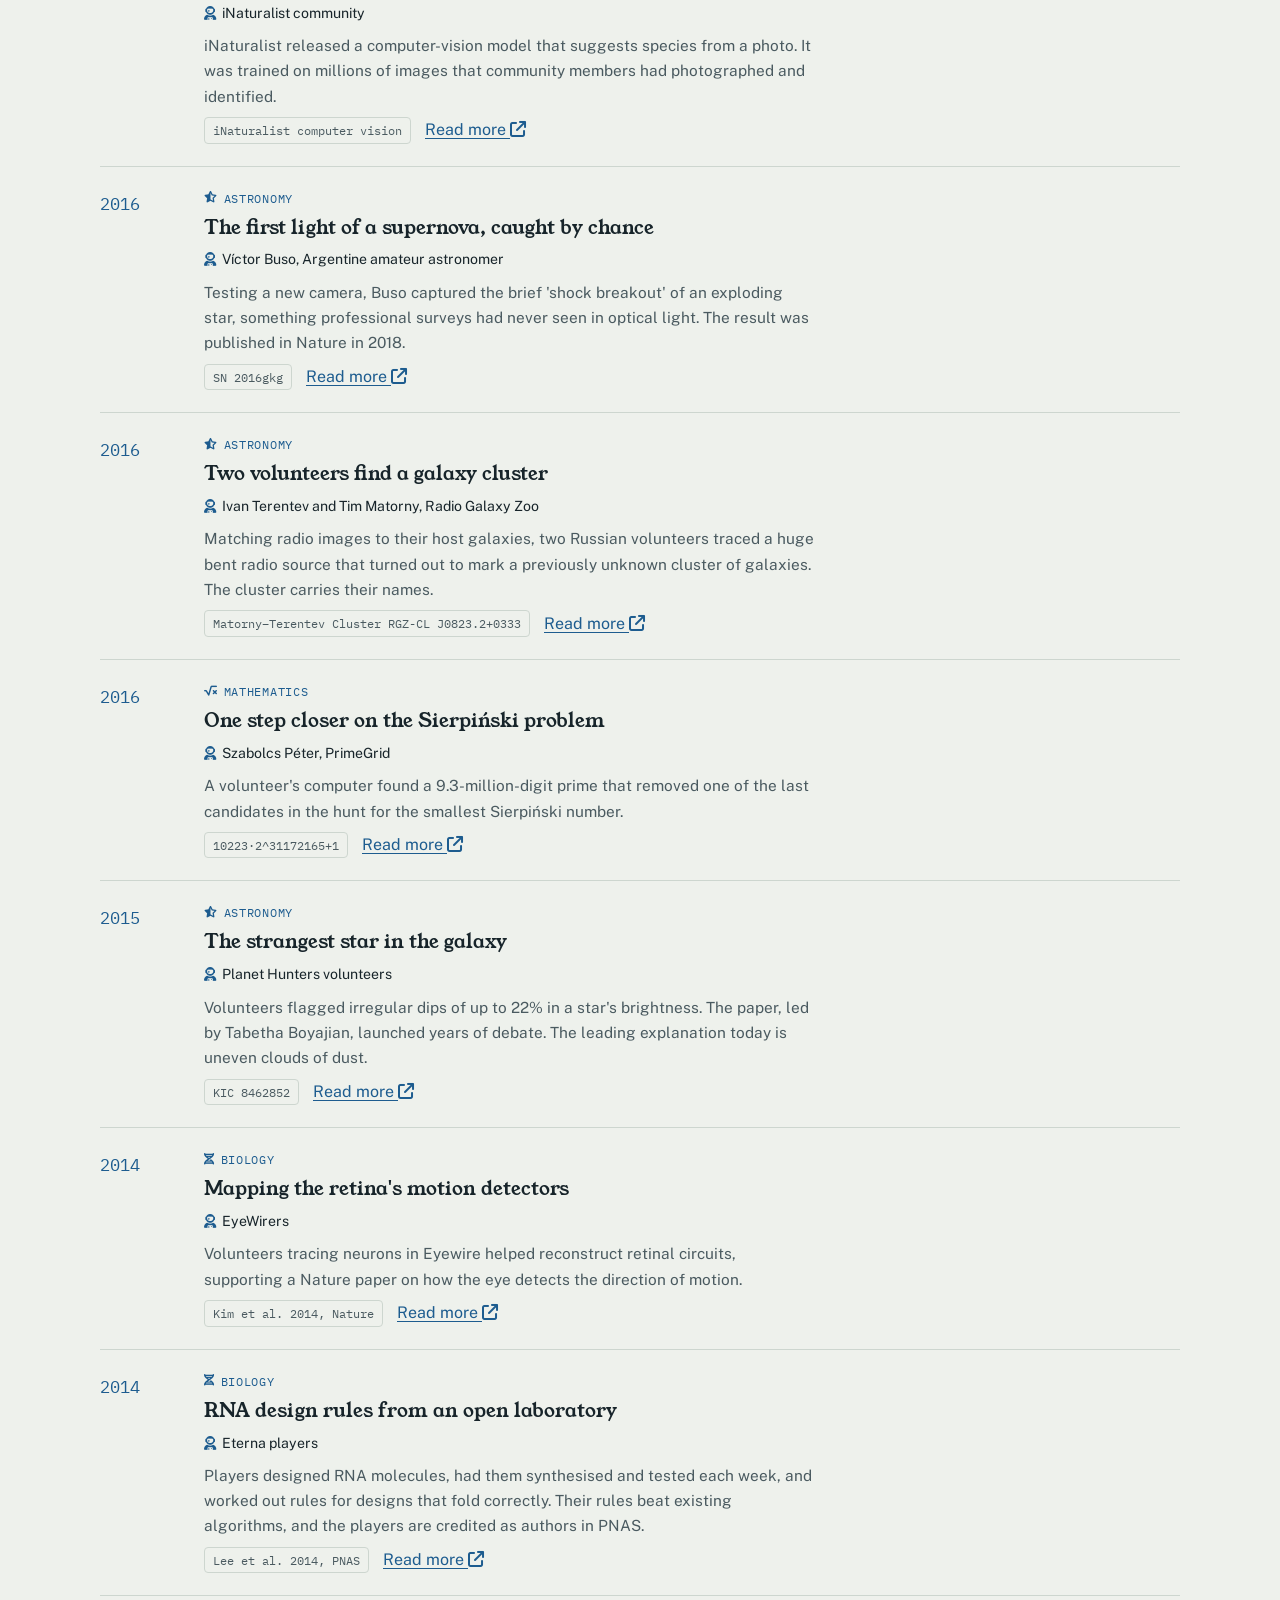
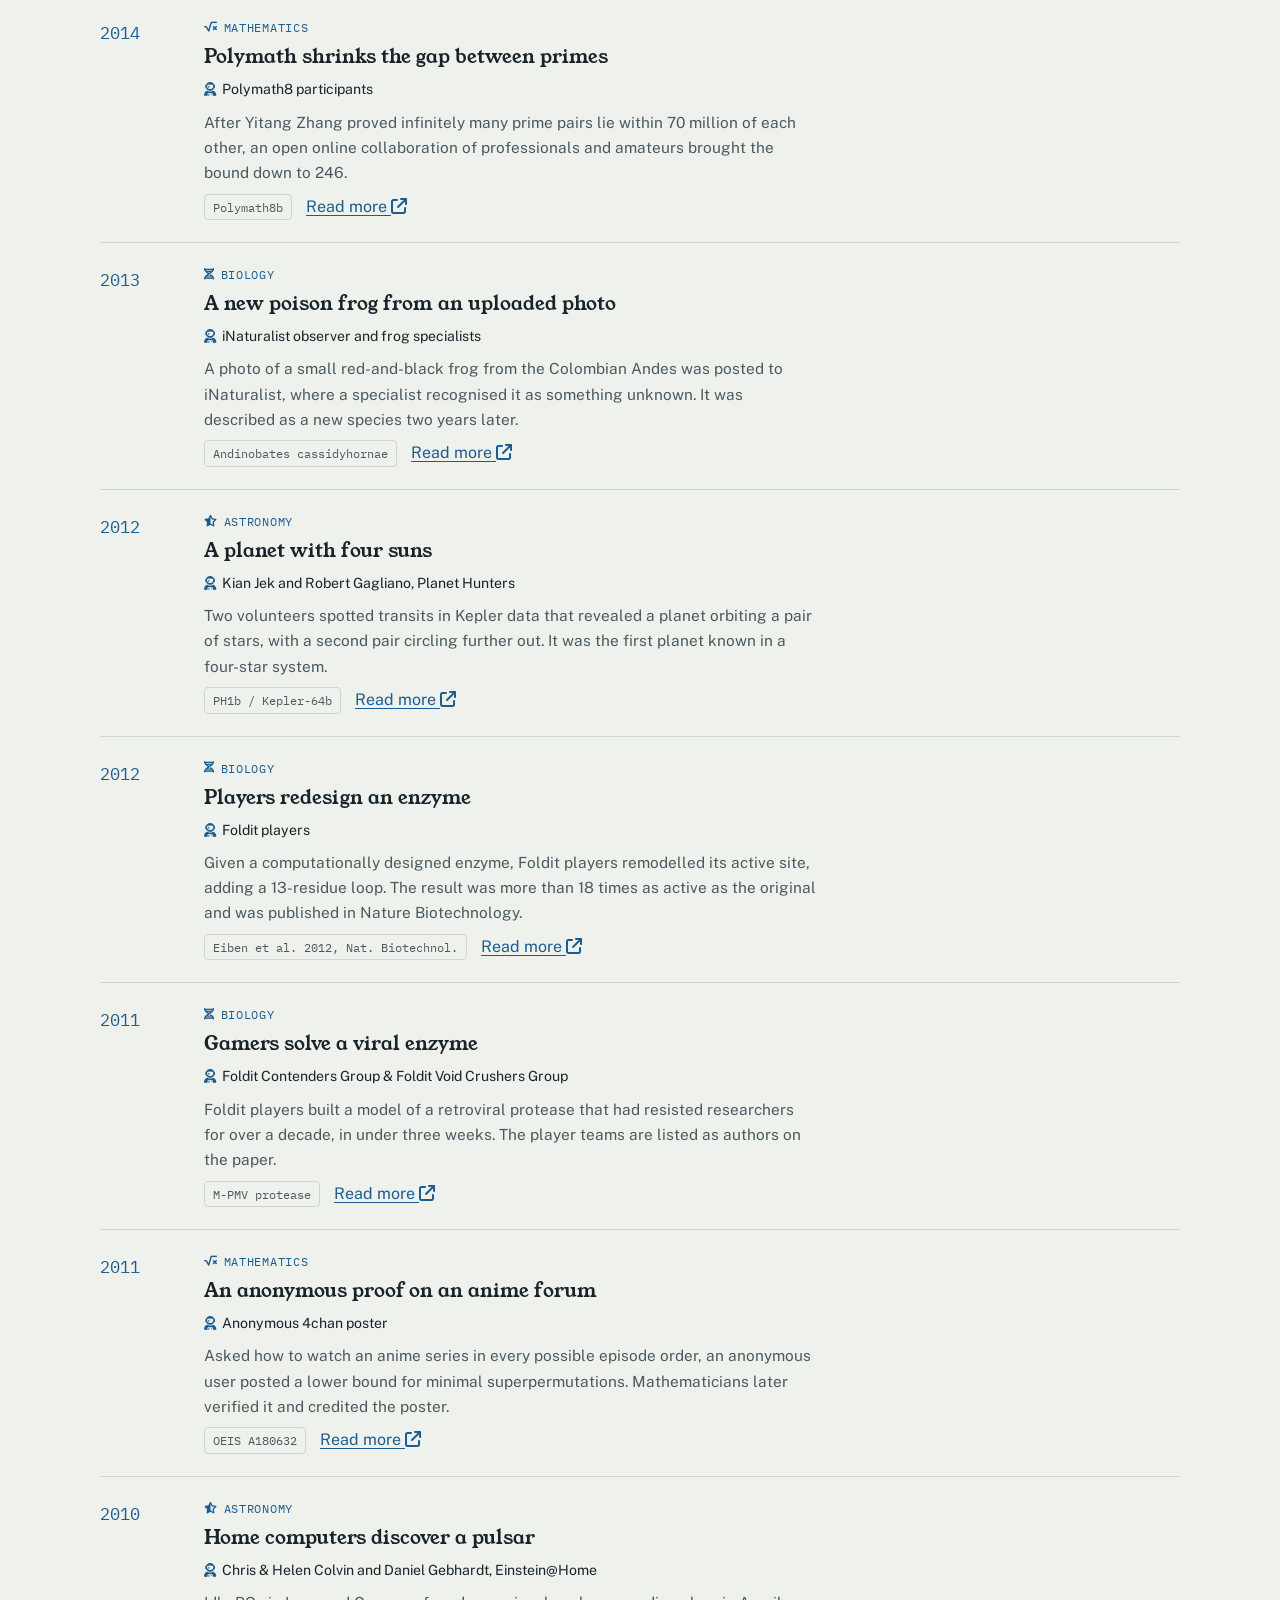
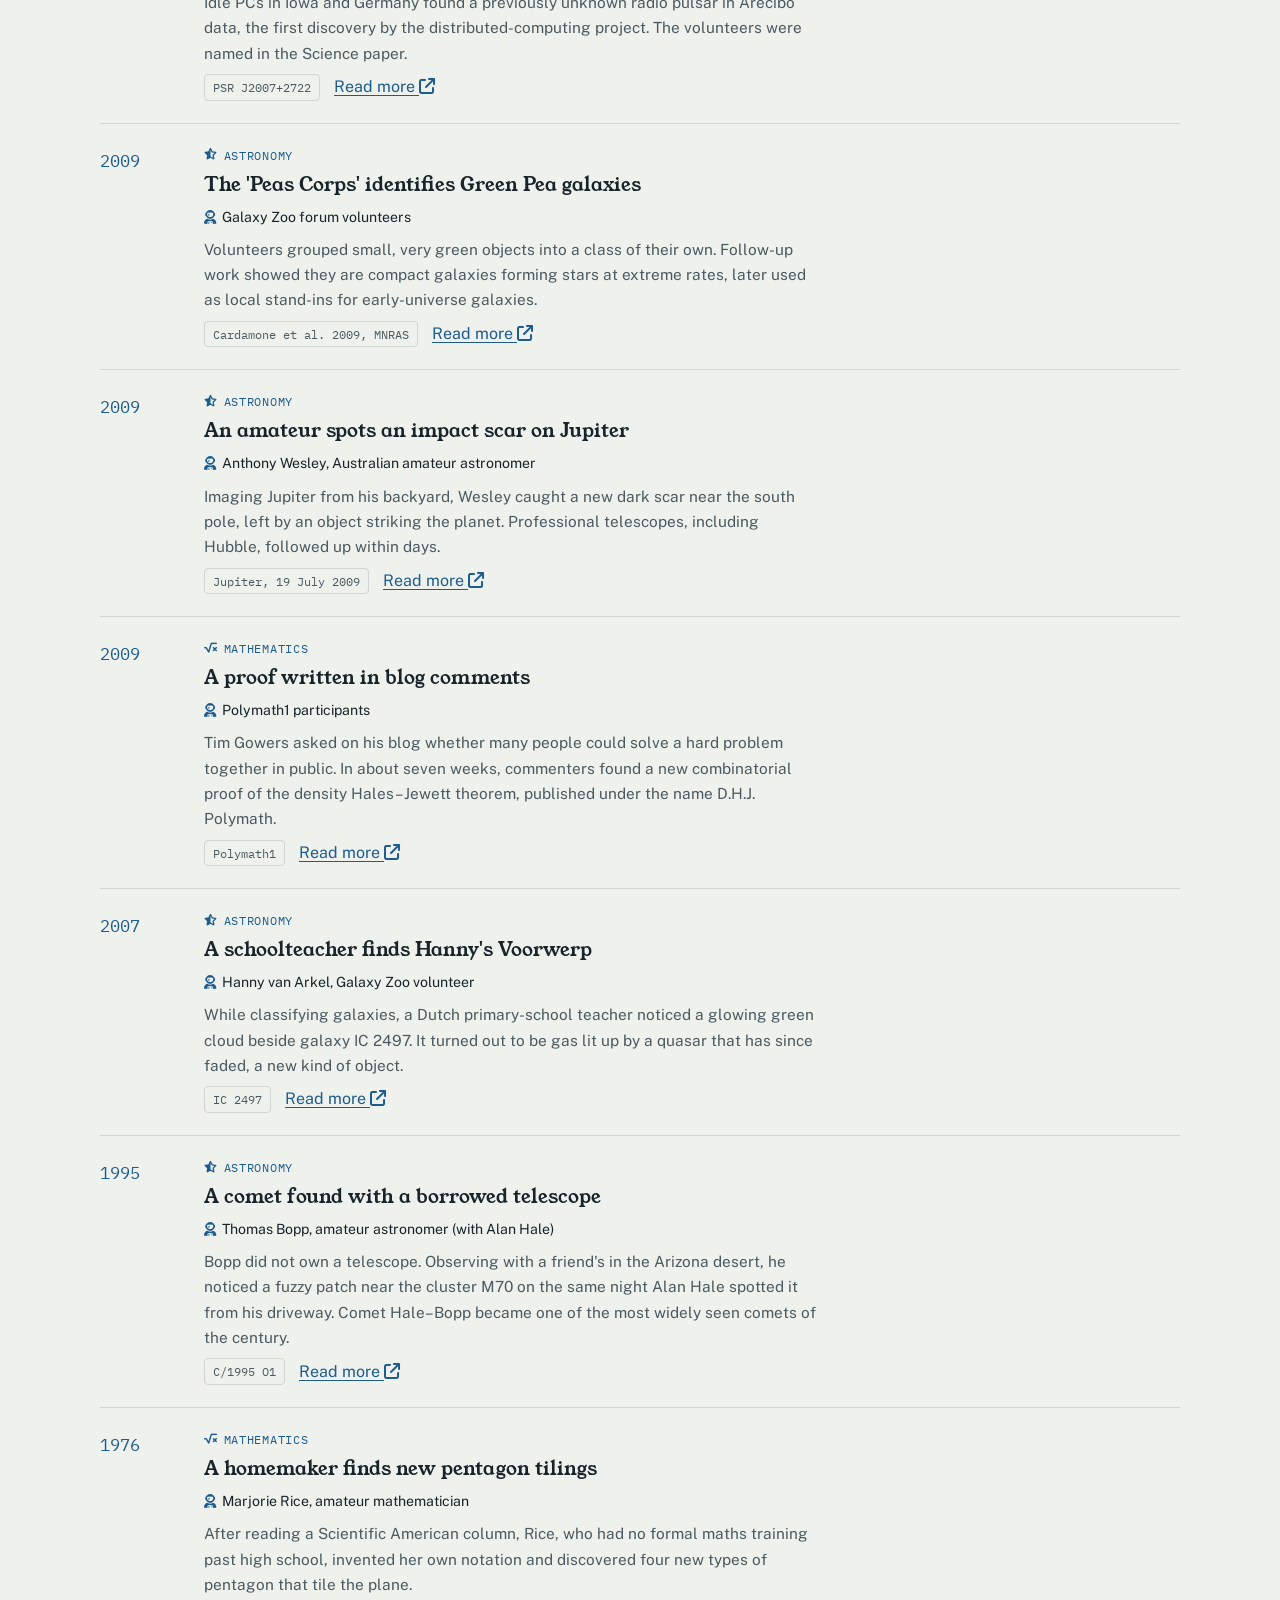
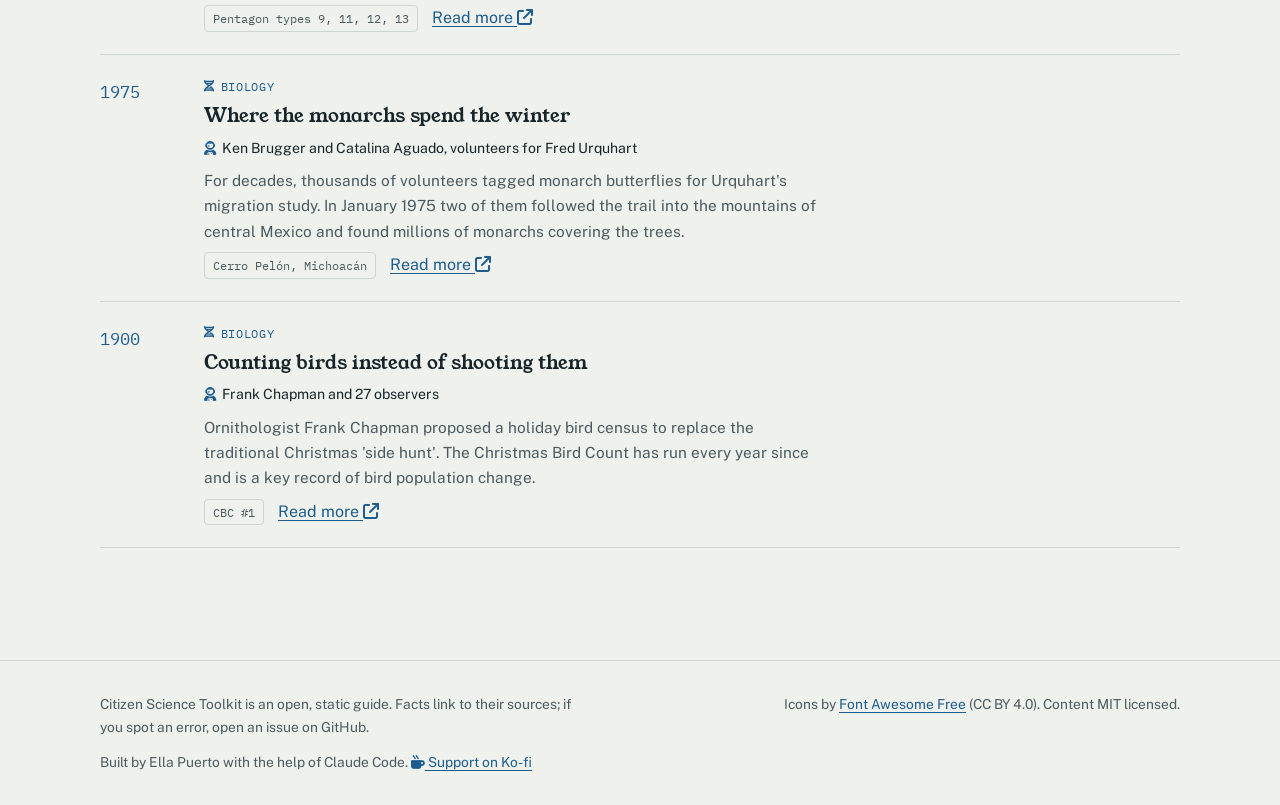
==== commit 04705600: "Add 23 discoveries, show newest first, add footer credit - Add 23 sourced entries to the achievement" ====
--- a/achievements.html
+++ b/achievements.html
@@ -11,9 +11,9 @@
   <link rel="stylesheet" href="https://fonts.googleapis.com/css2?family=IBM+Plex+Mono:wght@400;500;600&family=Public+Sans:ital,wght@0,400;0,500;0,600;1,400&family=Young+Serif&display=swap">
   <!-- Icons: Font Awesome Free 6 (icons CC BY 4.0, https://fontawesome.com/license/free) -->
   <link rel="stylesheet" href="https://cdnjs.cloudflare.com/ajax/libs/font-awesome/6.5.2/css/all.min.css">
-  <link rel="stylesheet" href="assets/css/style.css">
-  <script src="assets/js/data.js"></script>
-  <script src="assets/js/main.js"></script>
+  <link rel="stylesheet" href="assets/css/style.css?v=20261011">
+  <script src="assets/js/data.js?v=20261011"></script>
+  <script src="assets/js/main.js?v=20261011"></script>
 </head>
 <body>
   <a class="skip" href="#main">Skip to content</a>
@@ -50,8 +50,8 @@
     <button class="chip" data-key="field" data-value="mathematics" aria-pressed="false"><i class="fa-solid fa-square-root-variable" aria-hidden="true"></i>Mathematics</button>
     <button class="chip" data-key="field" data-value="ai" aria-pressed="false"><i class="fa-solid fa-microchip" aria-hidden="true"></i>AI</button>
     <span class="lbl" style="margin-left:12px">Order</span>
-    <button class="chip" data-key="order" data-value="asc" aria-pressed="true"><i class="fa-solid fa-arrow-up-1-9" aria-hidden="true"></i>Oldest</button>
-    <button class="chip" data-key="order" data-value="desc" aria-pressed="false"><i class="fa-solid fa-arrow-down-9-1" aria-hidden="true"></i>Newest</button>
+    <button class="chip" data-key="order" data-value="desc" aria-pressed="true"><i class="fa-solid fa-arrow-down-9-1" aria-hidden="true"></i>Newest</button>
+    <button class="chip" data-key="order" data-value="asc" aria-pressed="false"><i class="fa-solid fa-arrow-up-1-9" aria-hidden="true"></i>Oldest</button>
     <span class="count" aria-live="polite"></span>
   </div>
   <ol class="ledger"></ol>
@@ -62,6 +62,7 @@
     <div class="wrap">
       <p>Citizen Science Toolkit is an open, static guide. Facts link to their sources; if you spot an error, open an issue on GitHub.</p>
       <p>Icons by <a href="https://fontawesome.com" target="_blank" rel="noopener">Font Awesome Free</a> (CC BY 4.0). Content MIT licensed.</p>
+      <p>Built by Ella Puerto with the help of Claude Code. <a href="https://ko-fi.com/eagnespuerto" target="_blank" rel="noopener"><i class="fa-solid fa-mug-hot" aria-hidden="true"></i> Support on Ko-fi</a></p>
     </div>
   </footer>
 </body>
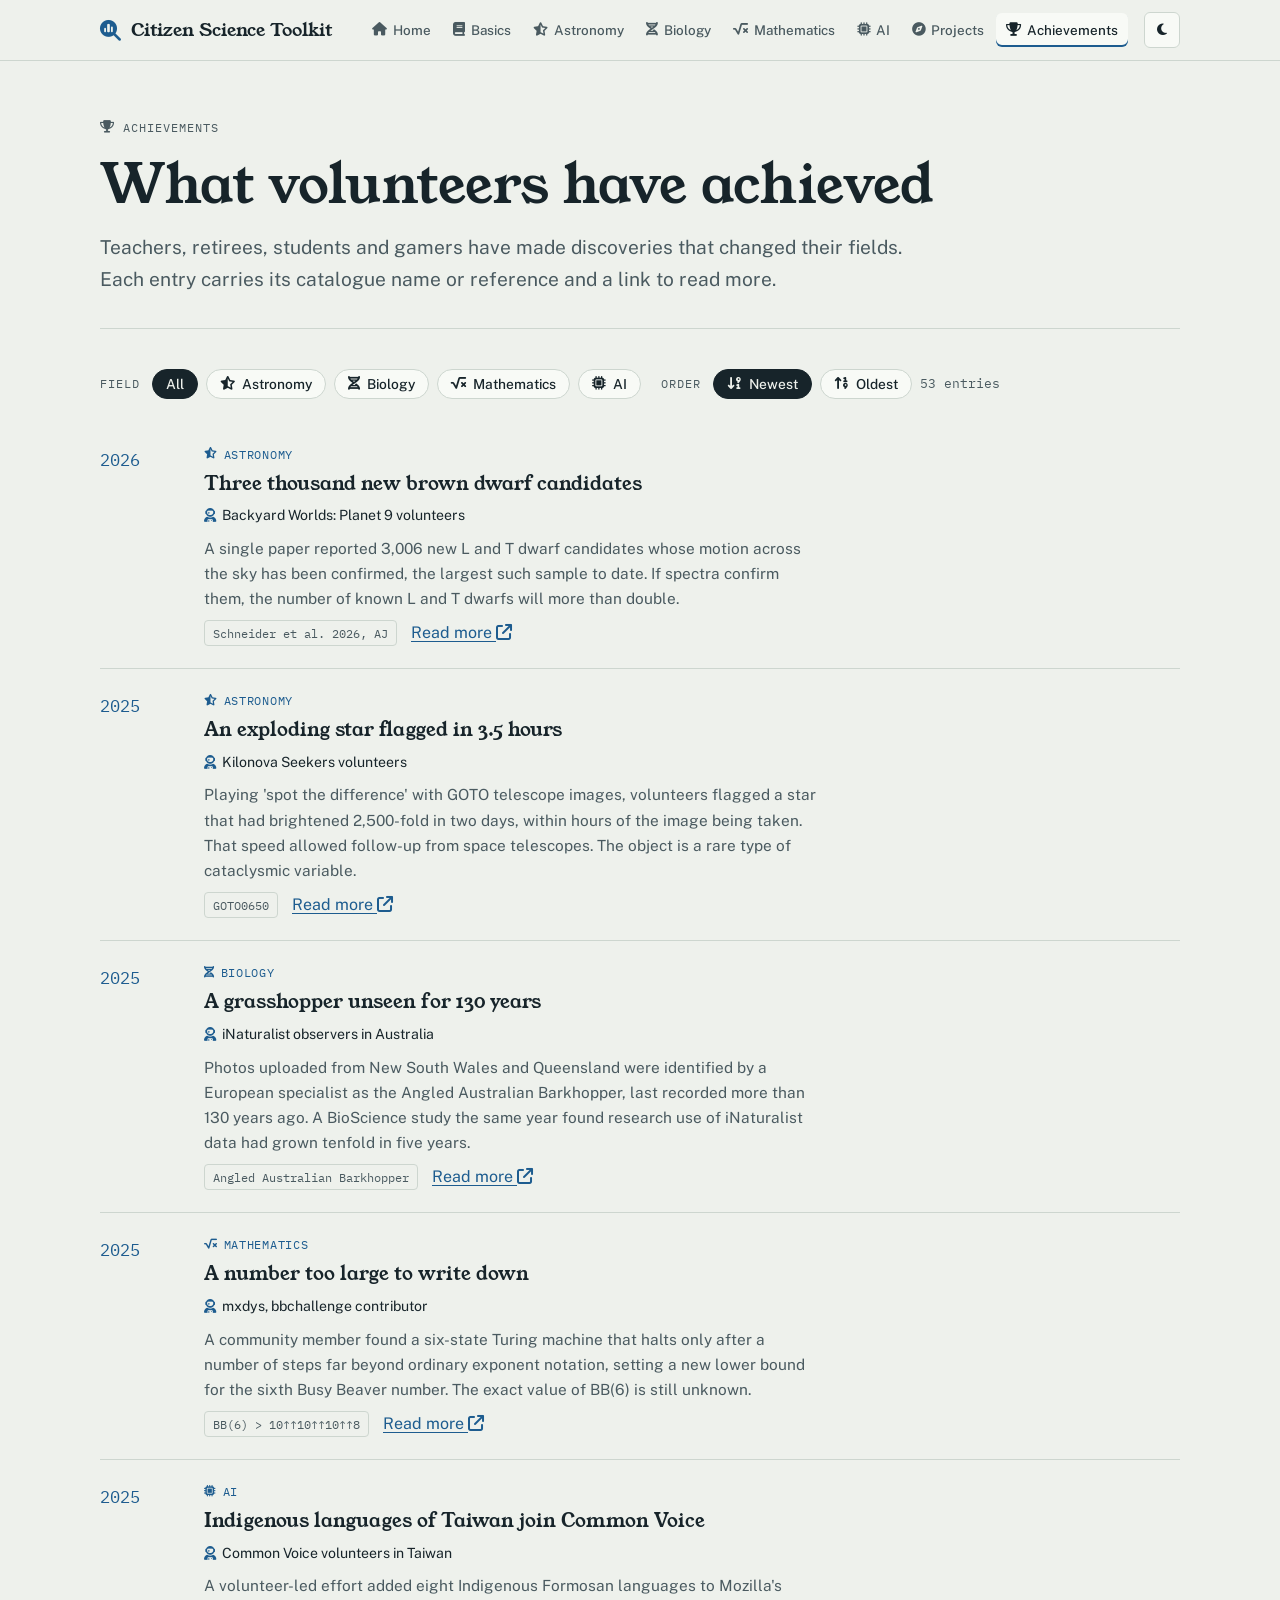
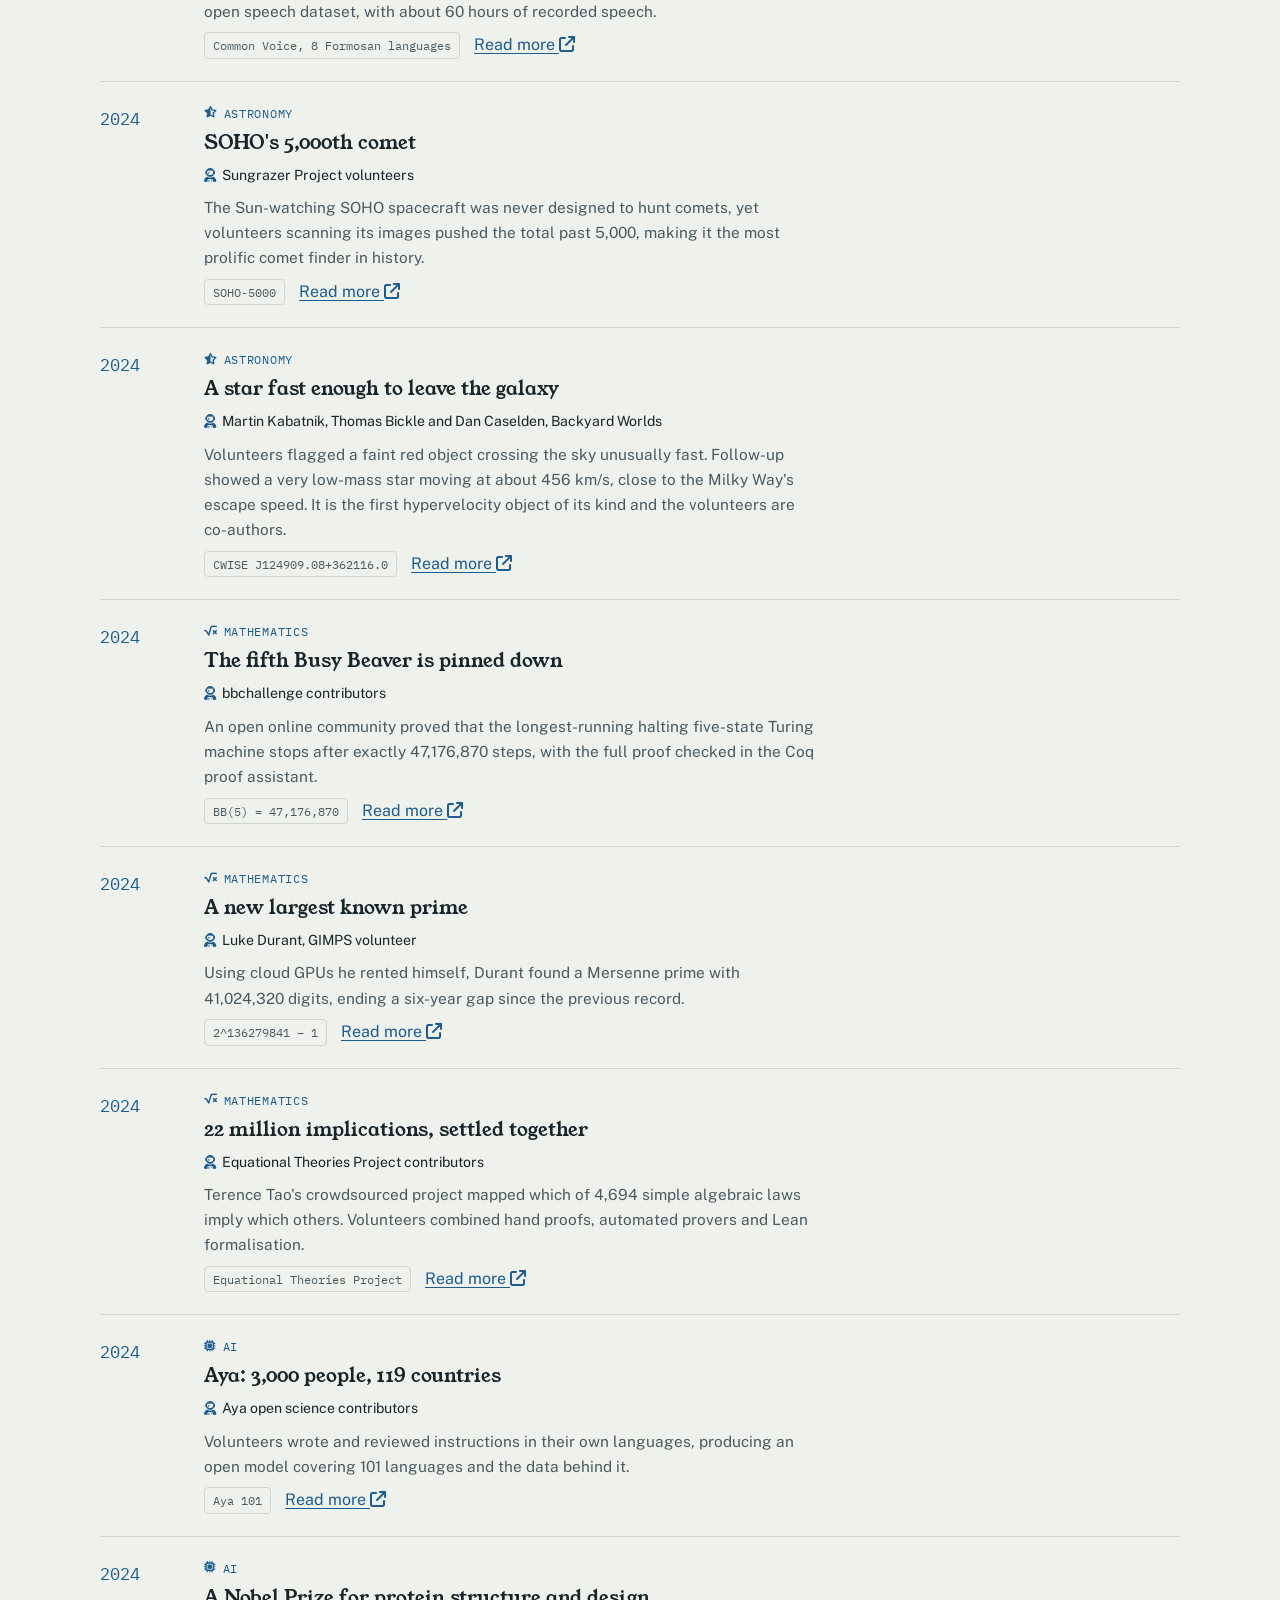
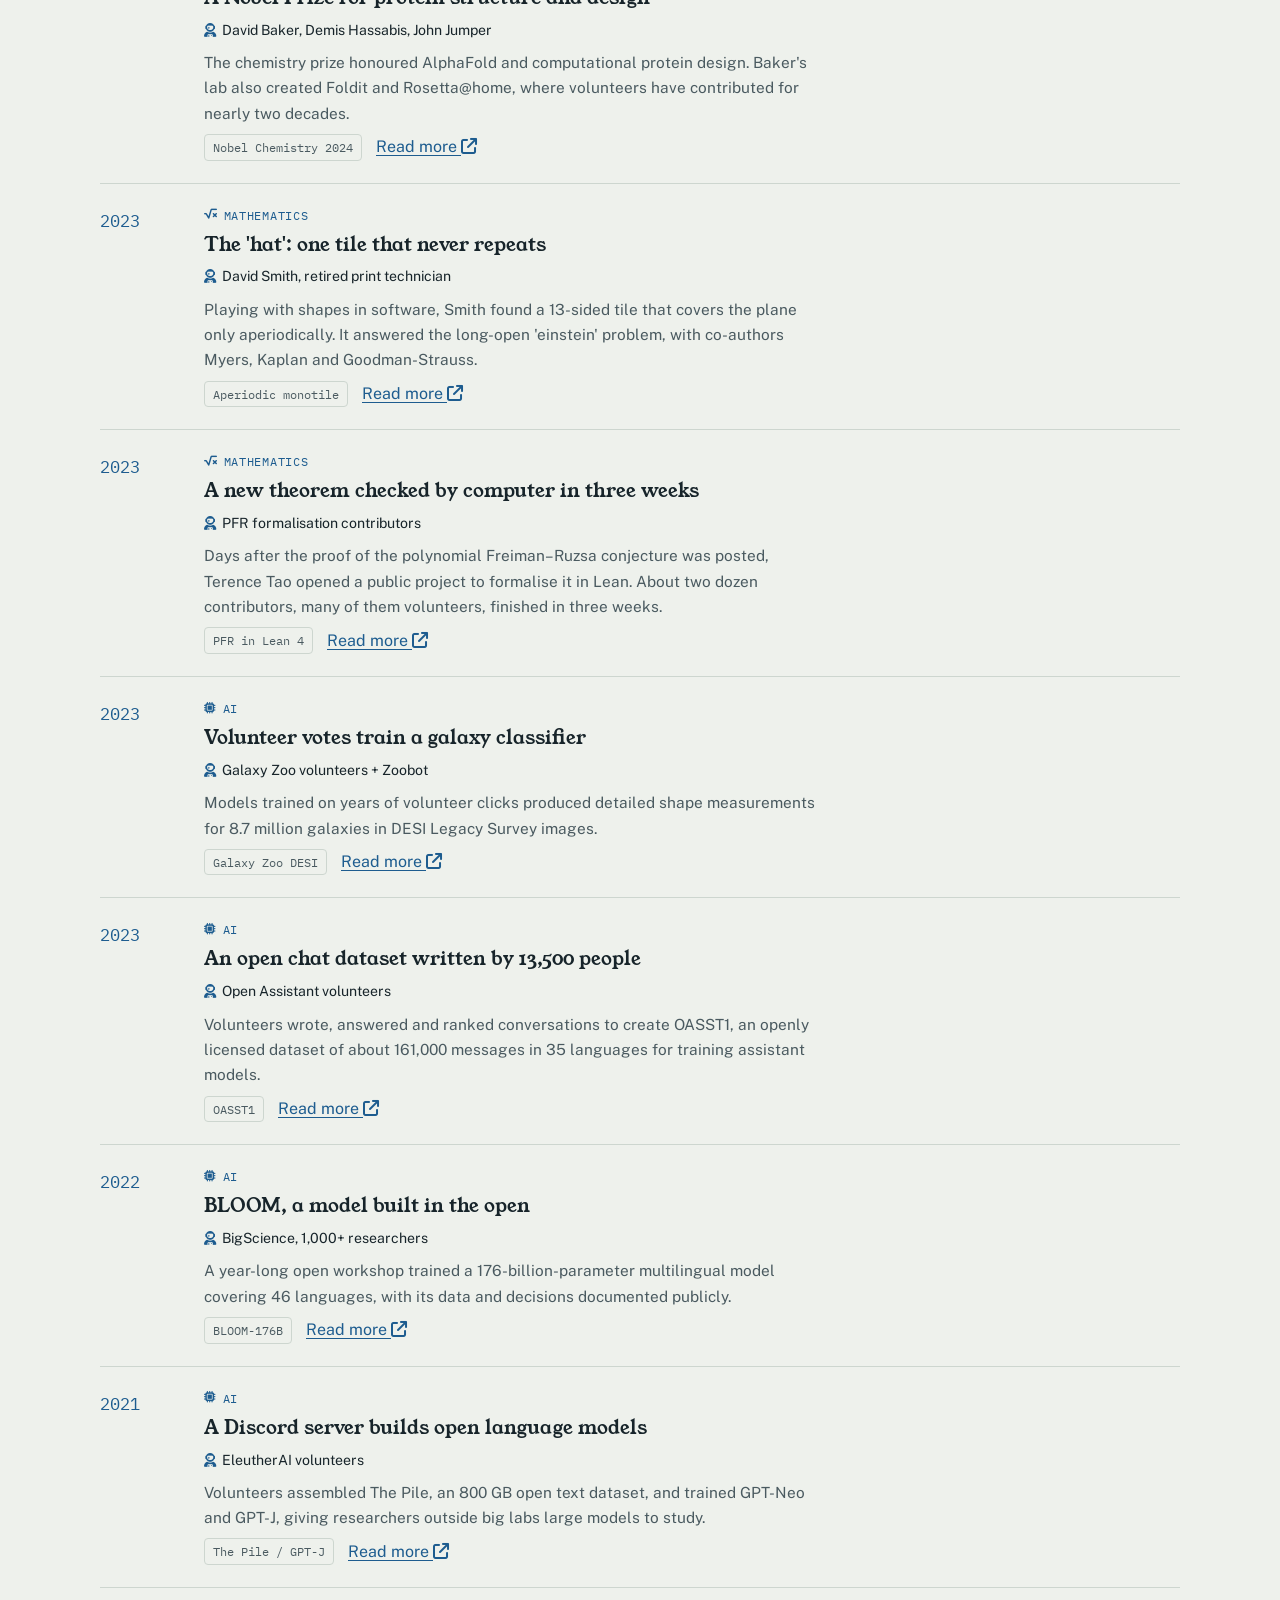
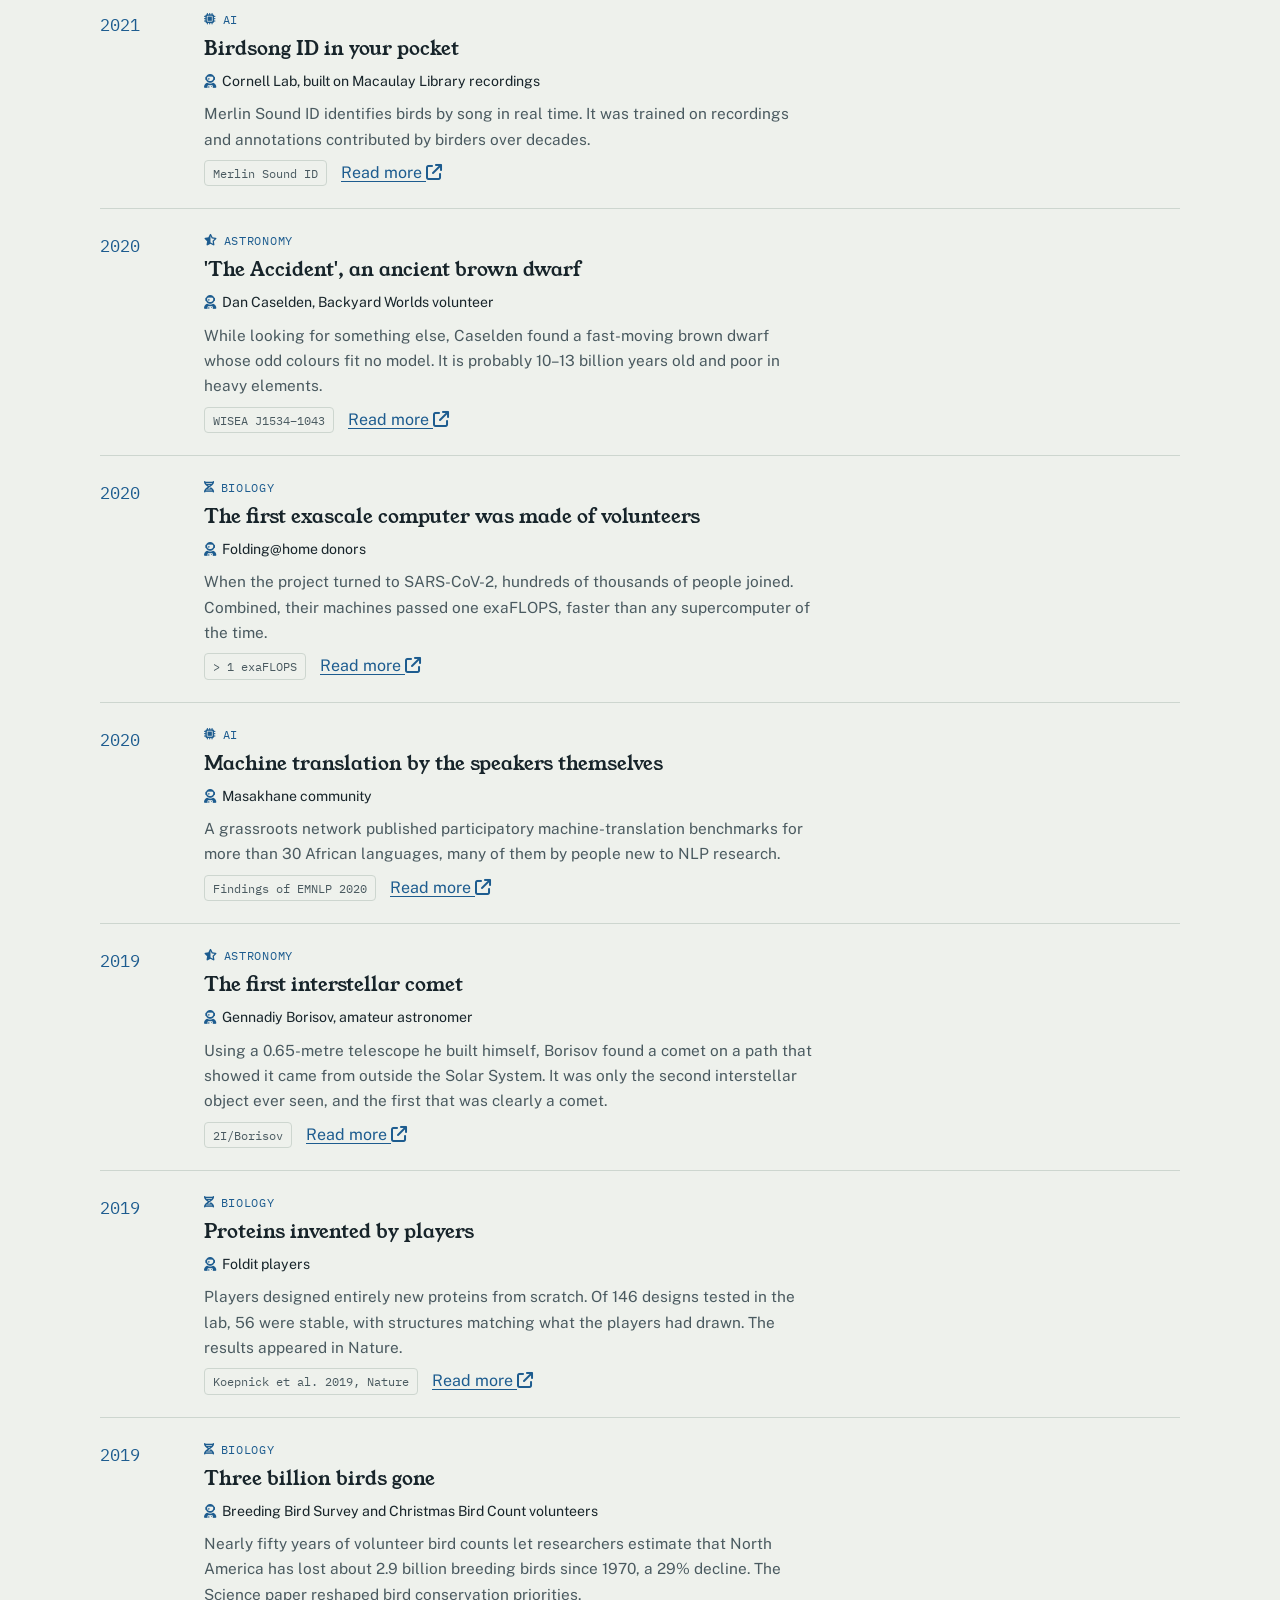
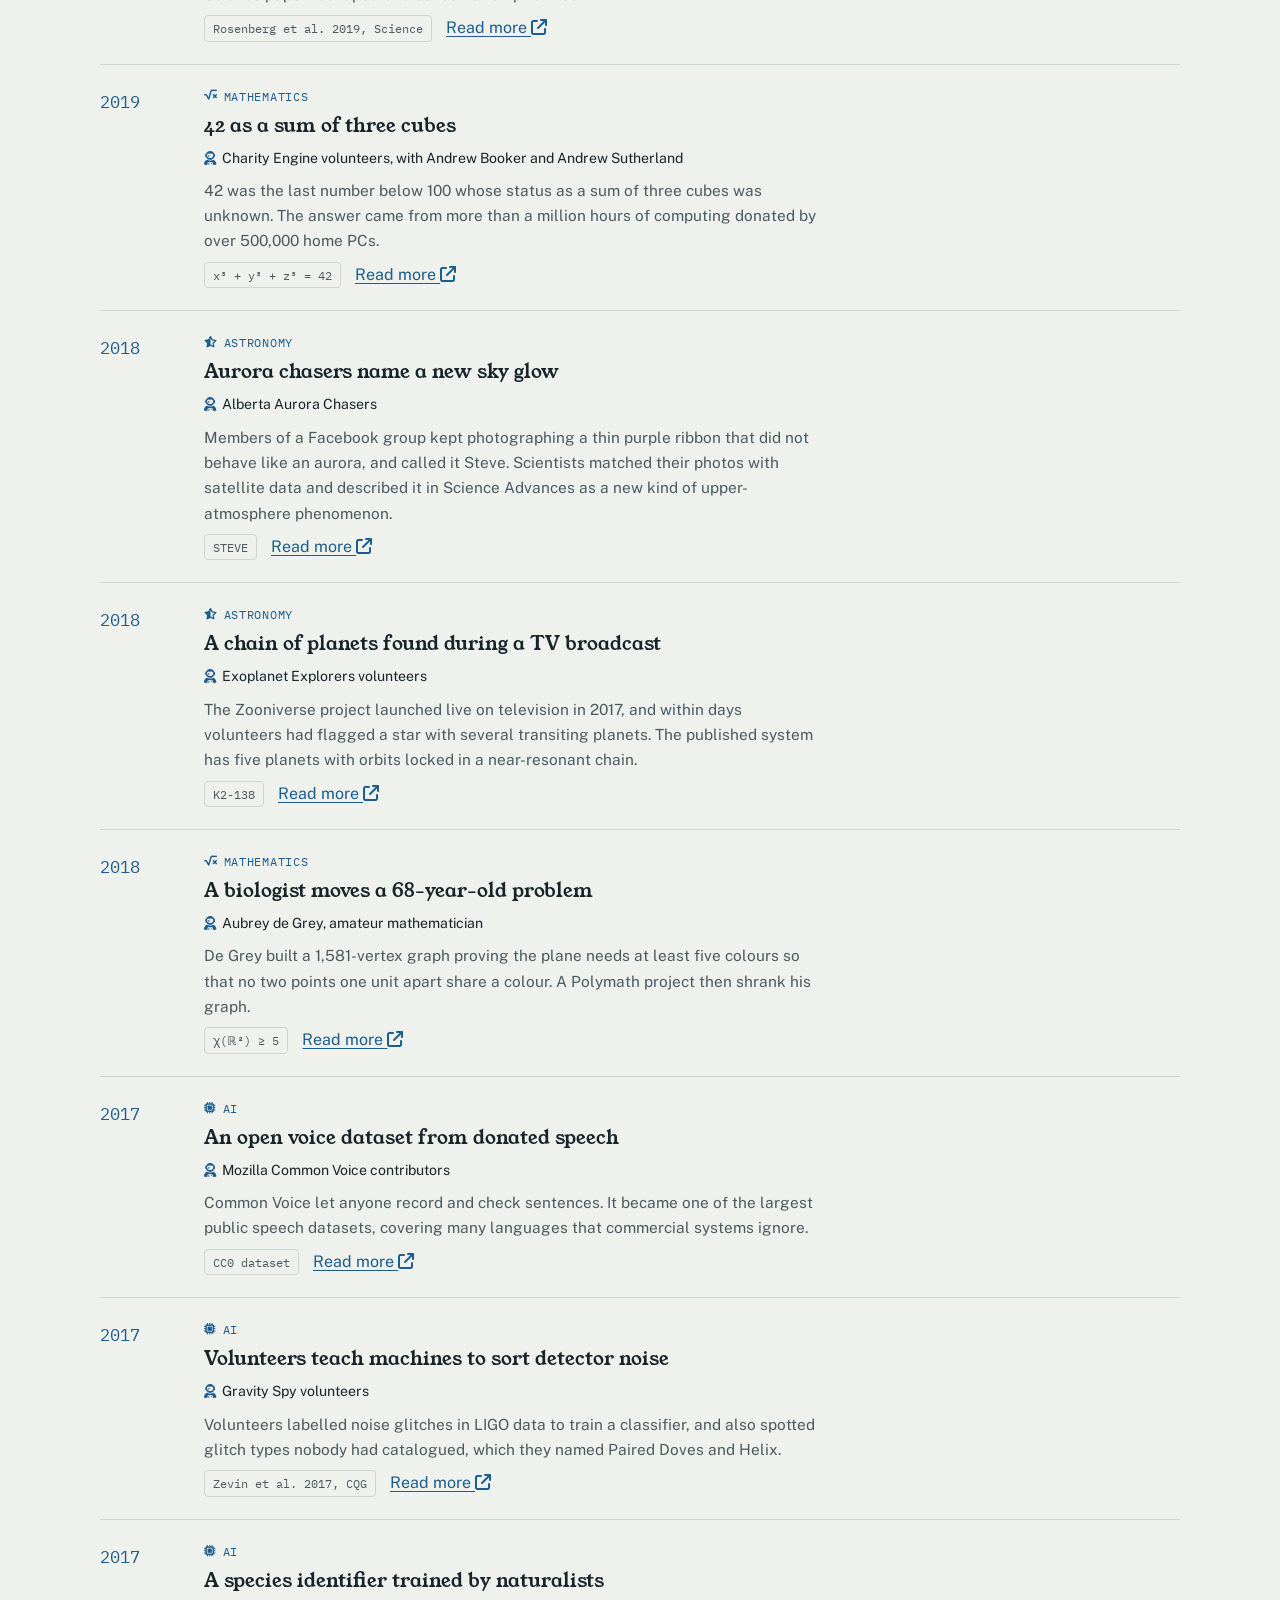
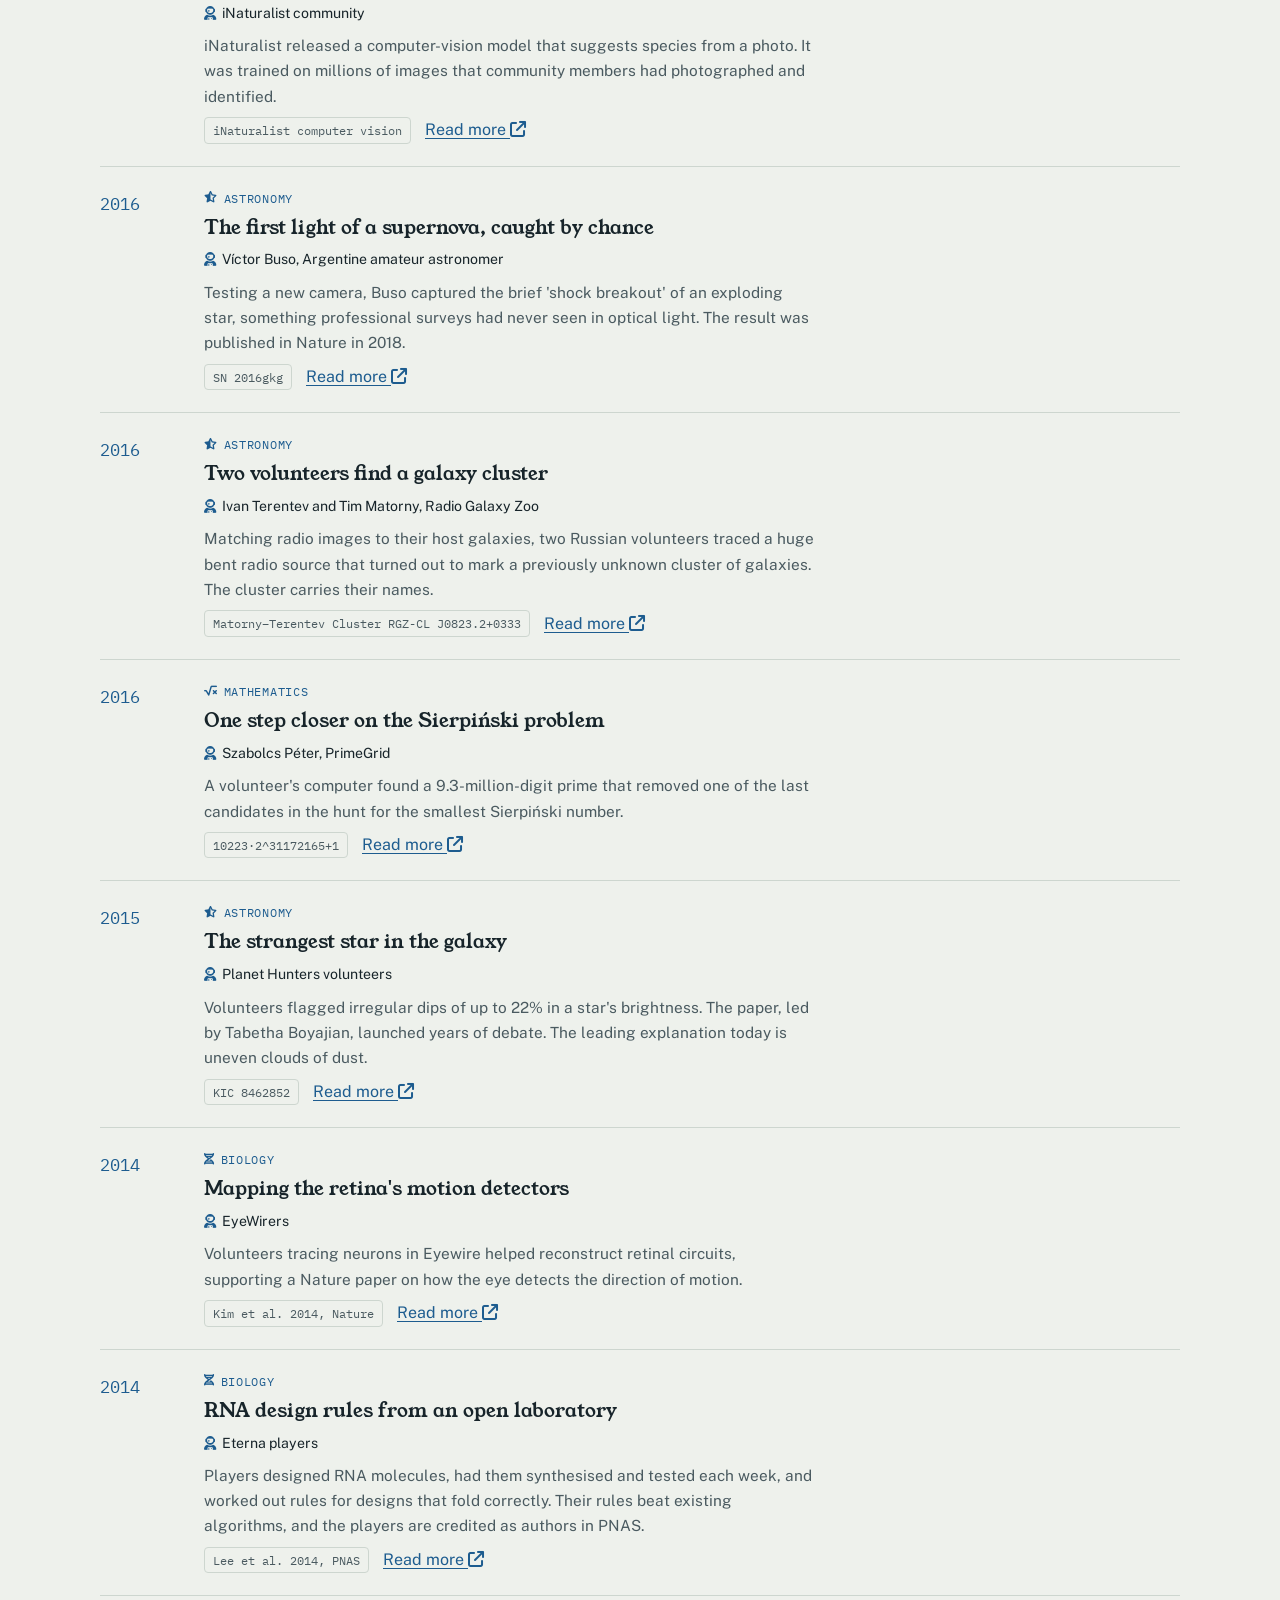
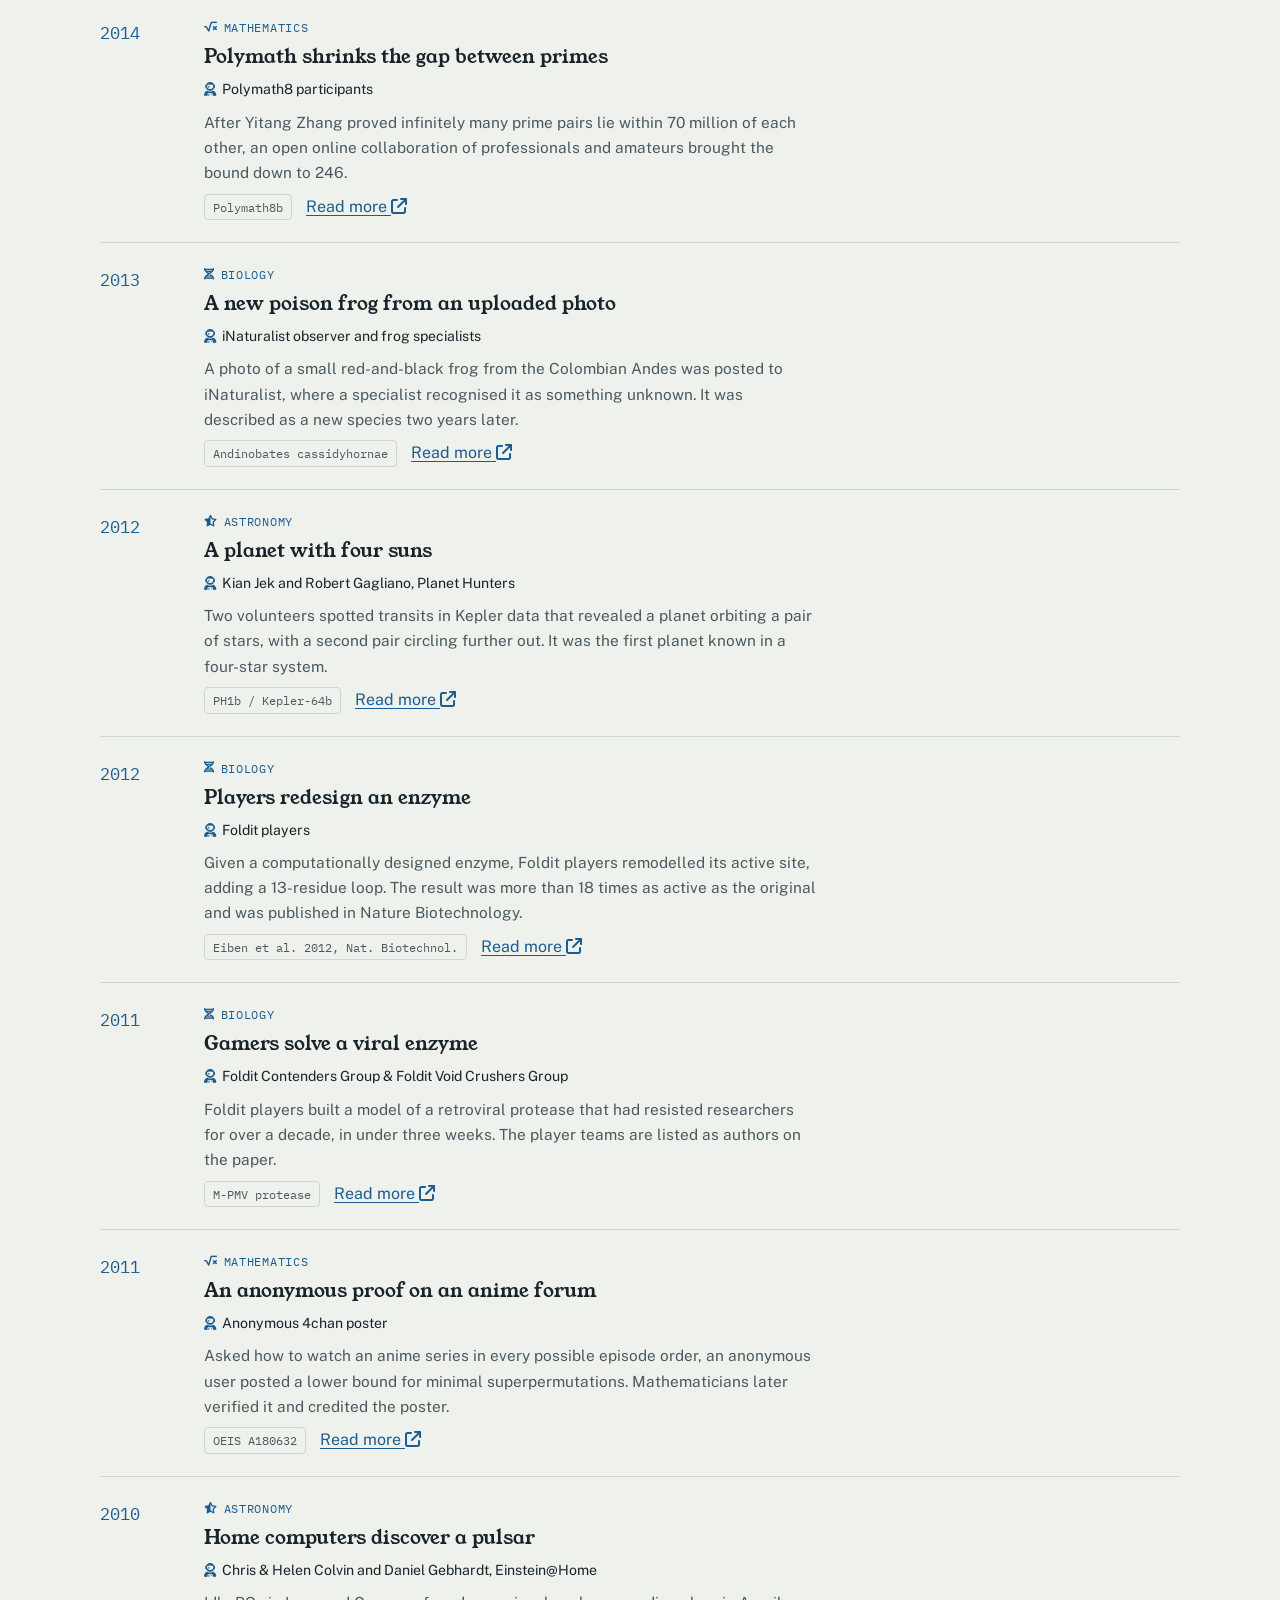
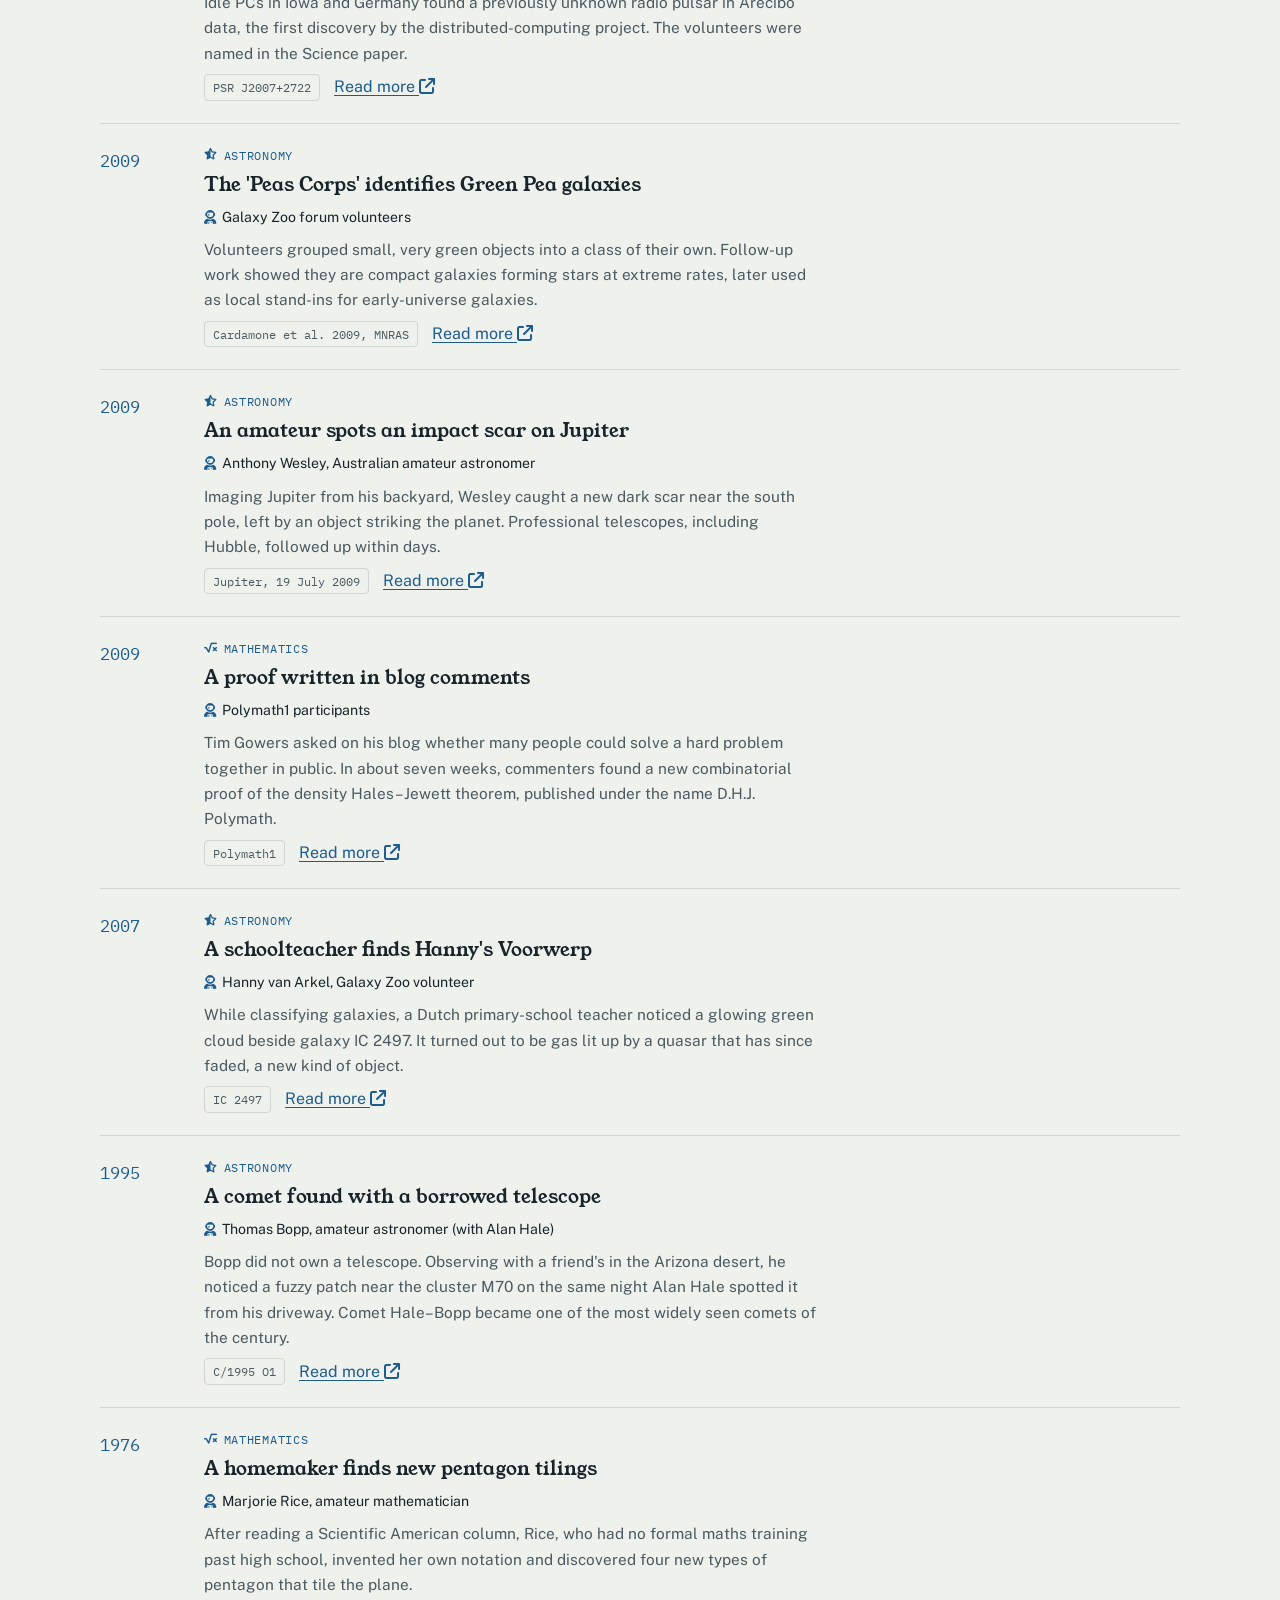
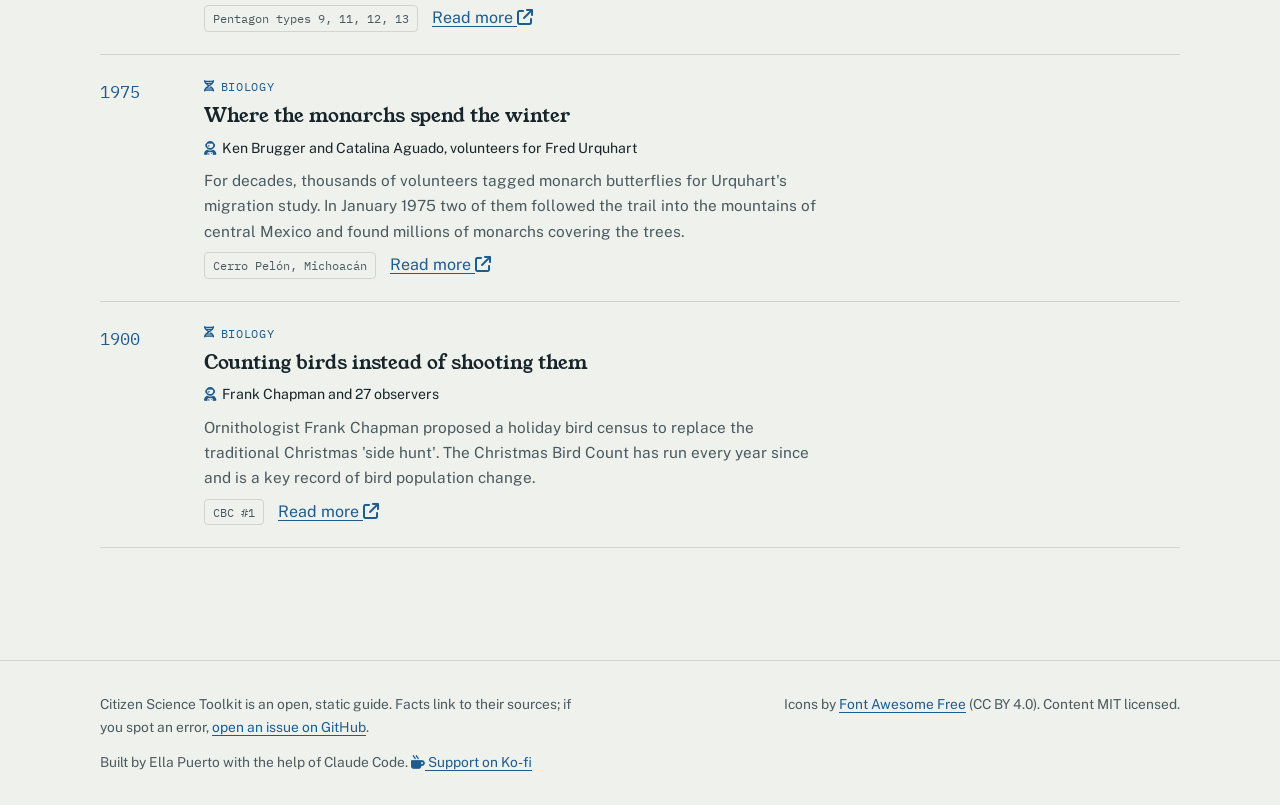
==== commit 5959ce4b: "Link footer 'open an issue' text to the GitHub repo Co-Authored-By: Claude Opus 5.5 <noreply@anthrop" ====
--- a/achievements.html
+++ b/achievements.html
@@ -60,7 +60,7 @@
   </main>
   <footer class="site-footer">
     <div class="wrap">
-      <p>Citizen Science Toolkit is an open, static guide. Facts link to their sources; if you spot an error, open an issue on GitHub.</p>
+      <p>Citizen Science Toolkit is an open, static guide. Facts link to their sources; if you spot an error, <a href="https://github.com/eagnespuerto/citizen-science-toolkit/issues" target="_blank" rel="noopener">open an issue on GitHub</a>.</p>
       <p>Icons by <a href="https://fontawesome.com" target="_blank" rel="noopener">Font Awesome Free</a> (CC BY 4.0). Content MIT licensed.</p>
       <p>Built by Ella Puerto with the help of Claude Code. <a href="https://ko-fi.com/eagnespuerto" target="_blank" rel="noopener"><i class="fa-solid fa-mug-hot" aria-hidden="true"></i> Support on Ko-fi</a></p>
     </div>
